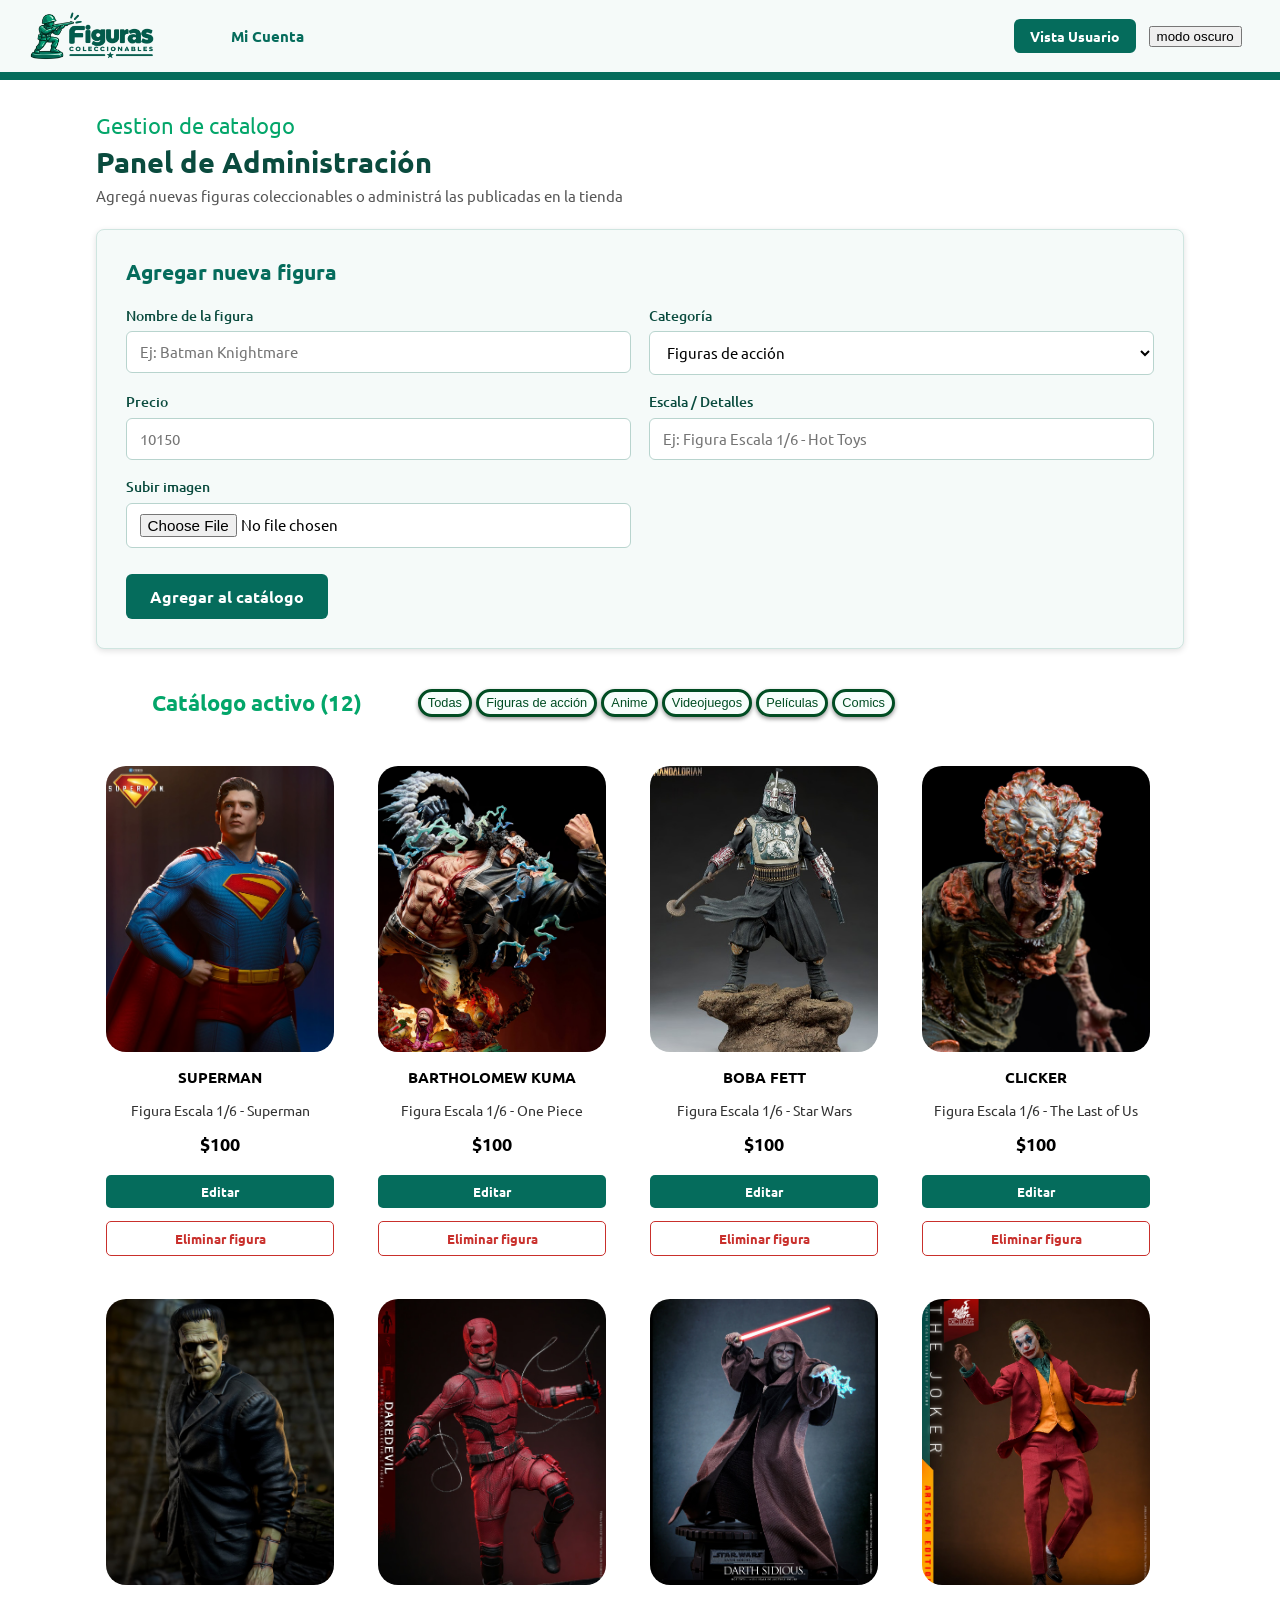
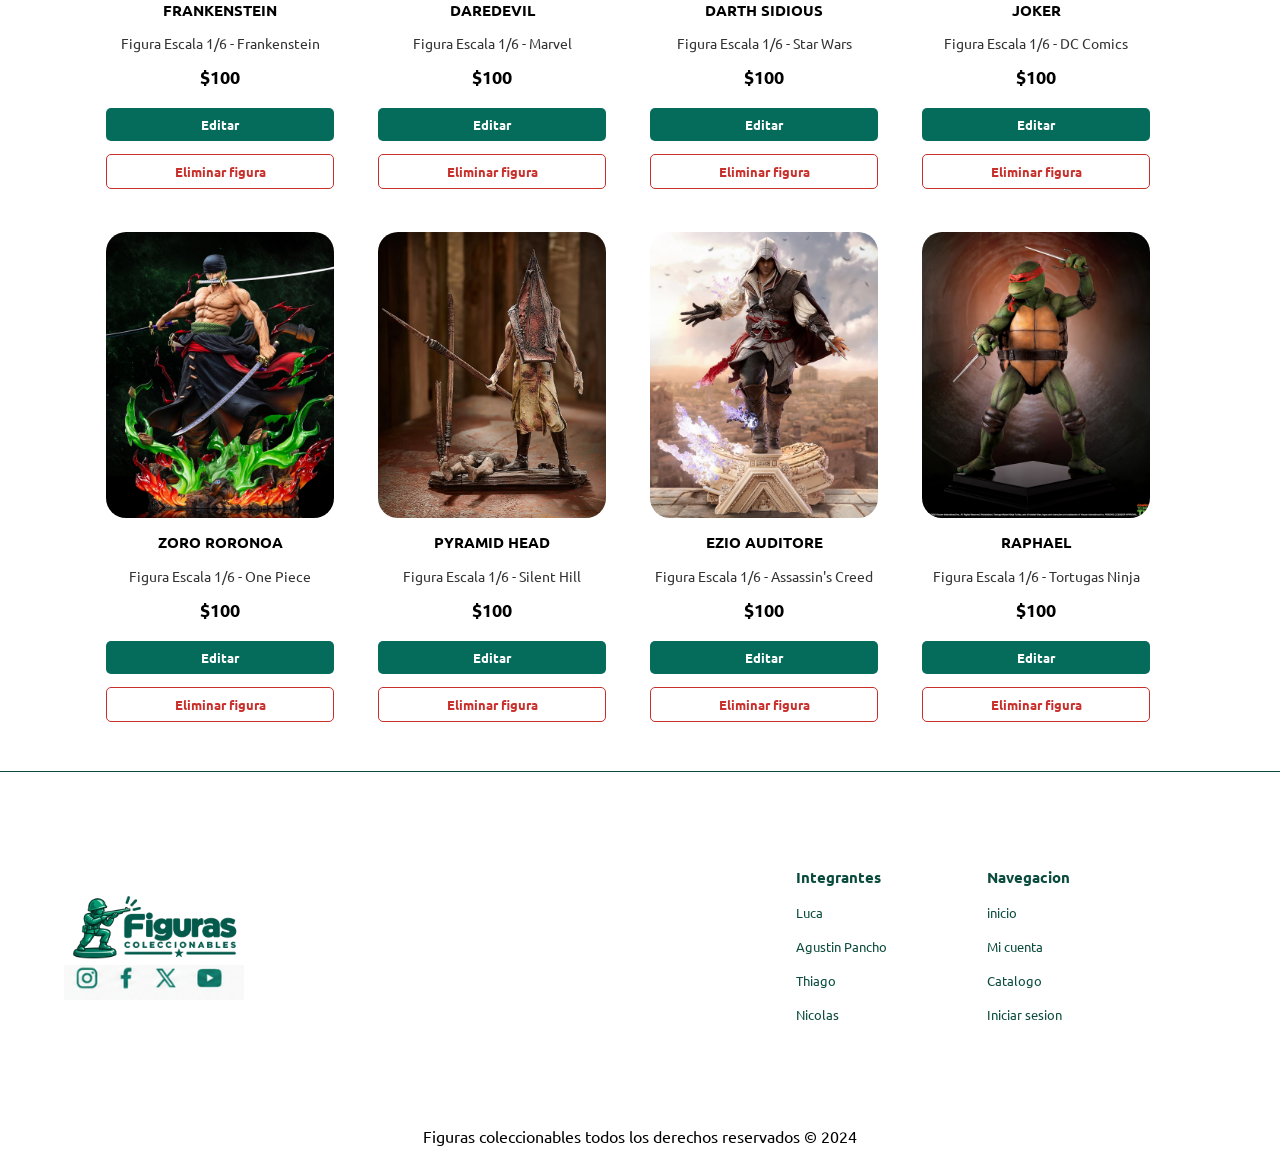
==== admin.html @ 2c992944 "se agrego vista admin y cambios en el main" ====
<!DOCTYPE html>
<html lang="en">
<head>
    <meta charset="UTF-8">
    <meta name="viewport" content="width=device-width, initial-scale=1.0">
    <title>Panel Administrador</title>
    <link rel="preconnect" href="https://fonts.googleapis.com">
    <link rel="preconnect" href="https://fonts.gstatic.com" crossorigin>
    <link href="https://fonts.googleapis.com/css2?family=Ubuntu:ital,wght@0,300;0,400;0,500;0,700;1,300;1,400;1,500;1,700&display=swap" rel="stylesheet">
    <link rel="stylesheet" href="css/main.css">
    <link rel="stylesheet" href="css/admin.css">
</head>
<body>
    <header id="cabecera" class="cabecera">

        <div class="logo">
            <a class="logo-link" href="main.html">
                <img class="log-imagen" src="imagenes/logoMain.png" alt="Logo">
            </a>
        </div>

        <div class="navegacion">
            <a href="miCuenta.html" class="enlace">
                <h6 class="sub-navegacion">Mi Cuenta</h6>
            </a>
        </div>

        <div class="favoritos-carrito">
            <button type="button" id="btn-cambiar-vista" class="btn-vista">Vista Usuario</button>   
            <button id="oscuro">modo oscuro</button>
        </div>
    </header>
    <div class="final-encabezado"></div>

    <main class="contenedor-admin">
        <section class="encabezado-panel">
            <div>
                <p class="texto-verde">Gestion de catalogo</p>
                <h1>Panel de Administración</h1>
                <p class="subtitulo-panel">Agregá nuevas figuras coleccionables o administrá las publicadas en la tienda</p>
            </div>
        </section>

        <section class="tarjeta-alta">
            <h2>Agregar nueva figura</h2>
            <form id="form-alta-producto" class="grid-formulario">
                <div class="campo-form">
                    <label for="prod-nombre">Nombre de la figura</label>
                    <input type="text" id="prod-nombre" placeholder="Ej: Batman Knightmare" required>
                </div>

                <div class="campo-form">
                    <label for="prod-categoria">Categoría</label>
                    <select id="prod-categoria" required>
                        <option value="Figuras de accion">Figuras de acción</option>
                        <option value="Anime">Anime</option>
                        <option value="Videojuegos">Videojuegos</option>
                        <option value="Películas">Películas</option>
                        <option value="Comics">Comics</option>
                    </select>
                </div>

                <div class="campo-form">
                    <label for="prod-precio">Precio</label>
                    <input type="number" id="prod-precio" min="1" step="any" placeholder="10150" required>
                </div>

                <div class="campo-form">
                    <label for="prod-detalle">Escala / Detalles</label>
                    <input type="text" id="prod-detalle" placeholder="Ej: Figura Escala 1/6 - Hot Toys" required>
                </div>

                <div class="campo-form">
                    <label for="prod-imagen-archivo">Subir imagen</label>
                    <input type="file" id="prod-imagen-archivo" accept="image/*">
                </div>

                <div class="acciones-form">
                    <button type="submit" class="btn-alta">Agregar al catálogo</button>
                    <span id="mensaje-alta" class="mensaje-feedback"></span>
                </div>
            </form>
        </section>

        <div class="categorias">
            <h2 class="texto-verde">Catálogo activo (<span id="contador-productos">0</span>)</h2>
            <div class="sub_categorias">
                <button type="button" class="boton-categoria activa" data-categoria="Todas">Todas</button>
                <button type="button" class="boton-categoria" data-categoria="Figuras de accion">Figuras de acción</button>
                <button type="button" class="boton-categoria" data-categoria="Anime">Anime</button>
                <button type="button" class="boton-categoria" data-categoria="Videojuegos">Videojuegos</button>
                <button type="button" class="boton-categoria" data-categoria="Películas">Películas</button>
                <button type="button" class="boton-categoria" data-categoria="Comics">Comics</button>
            </div>
        </div>

        <div id="Colecciones" class="productos"></div>
    </main>

    <footer id="Footer" class="footer">
        <div class="footer-logo">
            <img class="redes_sociales" src="imagenes/logoMain.png" alt="Logo">
            <img class="logo-footer" src="imagenes/logos.png" alt="Logo">
        </div>


        <div class="footer-contenido">
            <div class="texto_del_footer">
                <h3>Integrantes</h3>
                <br>
                <p>Luca</p>
                <br>
                <p>Agustin Pancho</p>
                <br>
                <p>Thiago</p>
                <br>
                <p>Nicolas</p>
            </div>

            <div class="texto_del_footer">
                <h3>Navegacion</h3>
                <br>
                <p>inicio</p>
                <br>
                <p>Mi cuenta</p>
                <br>
                <p>Catalogo</p>
                <br>
                <p>Iniciar sesion</p>
            </div>

        </div>

    </footer>
    <div class="Derechos">
        <p>Figuras coleccionables todos los derechos reservados &copy; 2024</p>
    </div>
    
    <script src="js/datos.js"></script>
    <script src="js/admin.js"></script>
</body>

</html>
---- css/main.css ----
* {
    margin: 0px;

}

body {
    font-family: Ubuntu, Helvetica, sans-serif;
    
}
/*background: hsl(165, 36%, 96%);*/

/*Header*/
.cabecera {
    background-color: #f5faf9;
    display: flex;
    align-items: center;
    justify-content: space-between;
    box-shadow: 0 2px 4px rgba(0, 0, 0, 0.1);
    height: 8vh;

}

.cabecera .font {
    color: #f5faf9;
    font-size: 1.5vw;
    font-weight: bold;
}

.logo {
    display: flex;
    justify-content: flex-start;
}

.log-imagen {
    width: auto;
    height: 3.5rem;
    max-height: 100%;
    object-fit: contain;
    display: block;
    padding-left: 1.5rem;

}

.navegacion {
    display: flex;
    justify-content: space-between;
    align-items: center;
    gap: 1rem;
    padding-right: 0px;
    height: 10vh;
    width: 20vw;
}

.enlace {
    text-decoration: none;
    color: inherit;
}

.sub-navegacion {
    font-size: 1.2vw;
    color: #056C5C;
    cursor: pointer;
}

.sub-navegacion:hover {
    color: #03A66A;
    border-bottom: 2px solid #03A66A;
}

.buscador {
    position: relative;
    display: flex;
    align-items: center;
    width: 100%;
    max-width: 27rem;
}

.buscador-input {
    width: 100%;
    padding: 0.6rem 2.5rem 0.6rem 0.5rem;
    font-size: 0.9rem;
    border-radius: 15px;
    border: 1px solid #ccc;
    outline: none;
    background-color: #ffffff;
}

.buscador-boton {
    position: absolute;
    right: 0.8rem;
    top: 50%;
    transform: translateY(-50%);
    background-color: transparent;
    border: none;
    padding: 0;
    cursor: pointer;
    display: flex;
    align-items: center;
    justify-content: center;
}

.buscador-icono {
    width: 1.5rem;
    height: 1.5rem;
    stroke: #014d23;
}

.favoritos-carrito {
    display: flex;
    justify-content: space-between;
    align-items: center;
    gap: 1rem;
    padding-right: 0px;
    padding-right: 3vw;
    height: 100%;
}

.carrito-imagen {
    margin-bottom: 5px;
    height: 3vh;
    width: 2vw;
    cursor: pointer;
}

.carrito-imagen:hover {
    transform: scale(1.1);
    transition: transform 0.3s ease;
}


.favoritos {
    width: 2vw;
    height: 2.8vh;
    cursor: pointer;
}

.favoritos:hover {
    transform: scale(1.1);
    transition: transform 0.3s ease;
}

.btn-vista {
    background-color: #056C5C;
    color: #ffffff;
    border: none;
    border-radius: 6px;
    padding: 0.5rem 1rem;
    font-family: inherit;
    font-size: 0.9rem;
    font-weight: bold;
    white-space: nowrap;
    cursor: pointer;
}

.btn-vista:hover {
    background-color: #045a4b;
}

.oculto {
    display: none;
}

/*---------------Modo oscuro-----------------*/
.oscuroHeader{
    background-color: #000000;
}

.oscuroBody{
    background-color: #121212;
}



/*-------------------------------------Header---------------------------------------*/
/*-------------------------------------BANER----------------------------------------*/


.banner {
    width: 100%;
    height: auto;
    object-fit: cover;
    max-height: 100%;
    max-width: 100%;
    position: relative;

}

.texto-banner {
    color: #f5faf9;
    position: absolute;
    font-size: 2cqw;
    top: 18%;
    left: 10%;
}

.texto-banner h2 {

    margin-bottom: 1rem;
}

.texto-verde {

    font-size: 1.7vw;
    color: #03A66A;
}

.texto-blanco {
    color: #f5faf9;
    font-size: 1.5vw;
}





/*-------------------------------------BANER----------------------------------------*/

.categorias {
    display: flex;
    flex-direction: row;
    flex-wrap: nowrap;
    align-content: center;
    justify-content: space-evenly;
    align-items: center;
    margin-top: 2%;
}

.sub_categorias {
    width: 55.5vw;
}

.boton-categoria {
    background-color: #f7fefc;
    color: #014d23;
    border: none;
    border-radius: 15px;
    padding: 0.5% 1%;
    font-size: 1vw;
    cursor: pointer;
    border-style: solid;
    box-shadow: 0 2px 4px rgb(0 0 0 / 42%);
}


/*-------------------------------Parte de las figuras--------------------------------*/
.colecciones {
    display: flex;
    flex-wrap: wrap;
    justify-content: flex-start;
    gap: 1.5rem;
    max-width: 90rem;
    width: 85vw;
    margin: 2.5rem auto 5%;
}

.cajas {
    flex: 0 1 calc(25% - 1.5rem);
    box-sizing: border-box;
    display: flex;
    flex-direction: column;
    align-items: center;
    text-align: center;
    padding: 0.6rem;
    gap: 0.6rem;
}

.cajas a {
    position: relative;
    display: block;
    width: 100%;
}

.figura {
    display: block;
    width: 100%;
    height: auto;
    border-radius: 1.25rem;
}

.figura-corazon {
    position: absolute;
    top: 0.6rem;
    left: 0.6rem;
    width: 2rem;
}

.descripcion {
    display: flex;
    flex-direction: column;
    align-items: center;
    gap: 0.6rem;
    margin-top: 0.3rem;
    width: 100%;
    text-align: center;
    text-transform: uppercase;
    font-weight: bold;
    font-size: 0.95rem;
    color: inherit;
}

.detalle-item {
    margin: 0.3rem 0 0 0;
    text-transform: none;
    font-weight: normal;
    color: #333333;
    font-size: 0.9rem;
}

.precio {
    margin: 0.2rem 0;
    text-transform: none;
    font-weight: bold;
    color: #000000;
    font-size: 1.15rem;
}

/*---------------Modo oscuro-----------------*/

.coleccionesOscuro{
    background-color: #f20707;
}


/*footer*/

.footer {
    display: flex;
    justify-content: end;


    border-top: 1px solid #0A4B3E;
    justify-content: space-between;
    align-items: center;
    padding: 2rem 5vw;
}

.footer-contenido {
    display: flex;
    margin-right: 10vw;
    margin-bottom: 5vh;
    margin-top: 5vh;
    gap: 5vw;
}

.texto_del_footer {
    color: #0A4B3E;
    font-size: 1vw;
    margin: 2vh
}

.redes_sociales {
    width: 180px;
    height: auto;


}

.footer-logo {
    display: flex;
    flex-direction: column;
    align-items: center;
    justify-content: center;
    flex-shrink: 0;
}

.logo-footer {
    width: 180px;
    height: auto;
    object-fit: contain;
}


.Derechos {
    display: flex;
    justify-content: center;
    align-items: center;
    height: 4vh;
}

.cajas.oculto {
    display: none;
}

.btn-vista {
    background-color: #056C5C;
    color: #ffffff;
    border: none;
    border-radius: 6px;
    padding: 0.5rem 1rem;
    font-family: inherit;
    font-size: 0.9rem;
    font-weight: bold;
    white-space: nowrap;
    cursor: pointer;
}

.btn-vista:hover {
    background-color: #045a4b;
}

/*-----------------Estilo de tablet------------------*/
@media (width <=768px) {
    body {
        background-color: rgb(246, 252, 253);
    }

    .log-imagen {
        width: 21vw;
        height: 10vh;
    }

    .navegacion {
        width: 27vw;
    }

    .sub-navegacion {
        font-size: 2.1vw;
    }

    .favoritos {
        width: 4vw;
    }

    .carrito-imagen {
        height: 3vh;
        width: 4vw;
        cursor: pointer;
    }

    .boton-categoria {
        font-size: 2.5vw;
    }

    .texto-verde {
        font-size: 3.5vw;
    }

    .colecciones {
        width: 90vw;
    }

    .cajas {
        width: 40vw;
    }

    .descripcion {
        font-size: 5vw;
    }

    .precio {
        font-size: 5vw;
    }

    .texto_del_footer {
        font-size: 2.1vw;
    }

    .footer {
        flex-wrap: wrap
    }

    .logo-footer {
        width: 23vw;
    }

    .btn-text {
        font-size: 2.1vw;
    }

    .carrito-boton {
        width: 10%;
    }

    .figura-corazon {
        position: absolute;
        top: 0;
        left: 0;
        width: 5vw;
    }

    .colecciones {
    width: 90vw;
    justify-content: center;
    }

    .cajas {
        flex: 0 1 calc(50% - 1.5rem);
    }

    .descripcion {
        font-size: 0.95rem;
    }

    .precio {
        font-size: 1.15rem;
    }

    .figura-corazon {
        width: 2rem;
    }
}

/*-----------------Estilo de tablet------------------*/
/*-----------------Estilo de celular-----------------*/

@media (width <=391px) {

    .texto-banner {
        position: absolute;
        top: 12%;
        left: 2%;
    }

    .sub-navegacion {
        font-size: 0vw;
    }

    .log-imagen {
        width: 43vw;
        height: 10vh;
    }

    .carrito-imagen {
        height: 0vh;
        width: 0vw;
    }

    .favoritos {
        width: 0vw;
    }


    .colecciones {
        width: 90vw;
        gap: 1vh;
    }

    .cajas {
        width: 41vw;
    }

    .descripcion {
        font-size: 8vw;
    }

    .precio {
        font-size: 8vw;
    }

    .agregar-al-carrito button {
        height: 2.5vh;
        width: 60%;
        justify-content: flex-start
    }

    .footer-logo {
        margin-right: 0vw;
    }

    .logo-footer {
        width: 40vw;
    }

    .redes_sociales {
        width: 40vw;
        height: 10vh;
    }

    .colecciones {
    width: 90vw;
    flex-direction: column;
    align-items: center;
    }

    .cajas {
        width: 100%;
        max-width: 22rem;
    }

    .descripcion {
        font-size: 0.95rem;
    }

    .precio {
        font-size: 1.15rem;
    }
}





/*---------------------Estilo de celular-----------------*/
---- css/admin.css ----
.navegacion {
    margin-right: auto;
    margin-left: 4.5rem;
}
.final-encabezado {
    background-color: #056C5C;
    width: 100%;
    height: 8px;
}

.contenedor-admin {
    max-width: 85vw;
    margin: 2rem auto;
}

.encabezado-panel {
    margin-bottom: 1.5rem;
}

.encabezado-panel h1 {
    color: #0A4B3E;
    font-size: 1.8rem;
    margin: 0.3rem 0;
}

.subtitulo-panel {
    color: #555555;
    font-size: 0.95rem;
}

.tarjeta-alta {
    background-color: #f5faf9;
    border: 1px solid #cfe5e0;
    border-radius: 8px;
    padding: 1.8rem;
    box-shadow: 0 2px 6px rgba(0, 0, 0, 0.12);
    margin-bottom: 2.5rem;
}

.tarjeta-alta h2 {
    color: #056C5C;
    margin-bottom: 1.2rem;
    font-size: 1.3rem;
}

.grid-formulario {
    display: grid;
    grid-template-columns: repeat(2, 1fr);
    gap: 1.1rem;
}

.campo-form {
    display: flex;
    flex-direction: column;
    gap: 0.4rem;
}

.campo-form label {
    font-size: 0.9rem;
    font-weight: 500;
    color: #0A4B3E;
}

.campo-form input,
.campo-form select {
    padding: 0.65rem 0.8rem;
    border: 1px solid #b8d4ce;
    border-radius: 6px;
    font-family: inherit;
    font-size: 0.95rem;
    background-color: #ffffff;
}

.campo-form input:focus,
.campo-form select:focus {
    outline: none;
    border-color: #03A66A;
}

.acciones-form {
    grid-column: 1 / -1;
    display: flex;
    align-items: center;
    gap: 1rem;
    margin-top: 0.5rem;
}

.btn-alta {
    background-color: #056C5C;
    color: #ffffff;
    border: none;
    border-radius: 6px;
    padding: 0.75rem 1.5rem;
    font-family: inherit;
    font-size: 1rem;
    font-weight: bold;
    cursor: pointer;
}

.btn-alta:hover {
    background-color: #045a4b;
}

.mensaje-feedback {
    color: #03A66A;
    font-weight: bold;
    font-size: 0.95rem;
}

.productos {
    display: flex;
    flex-wrap: wrap;
    justify-content: flex-start;
    gap: 1.5rem;
    max-width: 90rem;
    margin: 2.5rem auto;
}

.tarjetas {
    flex: 0 1 calc(25% - 1.5rem);
    box-sizing: border-box;
    display: flex;
    flex-direction: column;
    align-items: center;
    text-align: center;
    padding: 0.6rem;
    gap: 0.6rem;
}

.tarjetas img {
    width: 100%;
    height: auto;
    border-radius: 1.25rem;
}

.titulo-figura {
    margin: 0.3rem 0;
    text-transform: uppercase;
    font-size: 0.95rem;
}

.tarjetas p {
    margin: 0;
    color: #333333;
    font-size: 0.9rem;
}

.tarjetas h3 {
    margin: 0.2rem 0;
    font-size: 1.15rem;
    font-weight: bold;
}

.btn-editar-item {
    margin-top: 0.4rem;
    width: 100%;
    padding: 0.5rem;
    background-color: #056C5C;
    color: #ffffff;
    border: none;
    border-radius: 5px;
    font-family: inherit;
    font-weight: bold;
    cursor: pointer;
}

.btn-editar-item:hover {
    background-color: #045a4b;
}

.btn-eliminar-item {
    margin-top: 0.2rem;
    width: 100%;
    padding: 0.5rem;
    background-color: #ffffff;
    color: #c9302c;
    border: 1px solid #c9302c;
    border-radius: 5px;
    font-family: inherit;
    font-weight: bold;
    cursor: pointer;
}

.btn-eliminar-item:hover {
    background-color: #c9302c;
    color: #ffffff;
}

.favoritos-carrito {
    display: flex;
    align-items: center;
    gap: 0.8rem;
}

.btn-vista {
    background-color: #056C5C;
    color: #ffffff;
    border: none;
    border-radius: 6px;
    padding: 0.5rem 1rem;
    font-family: inherit;
    font-size: 0.9rem;
    font-weight: bold;
    cursor: pointer;
}

.btn-vista:hover {
    background-color: #045a4b;
}

@media (max-width: 768px) {
    .productos {
        flex-direction: column;
        align-items: center;
    }

    .tarjetas {
        width: 100%;
        max-width: 22rem;
    }
}
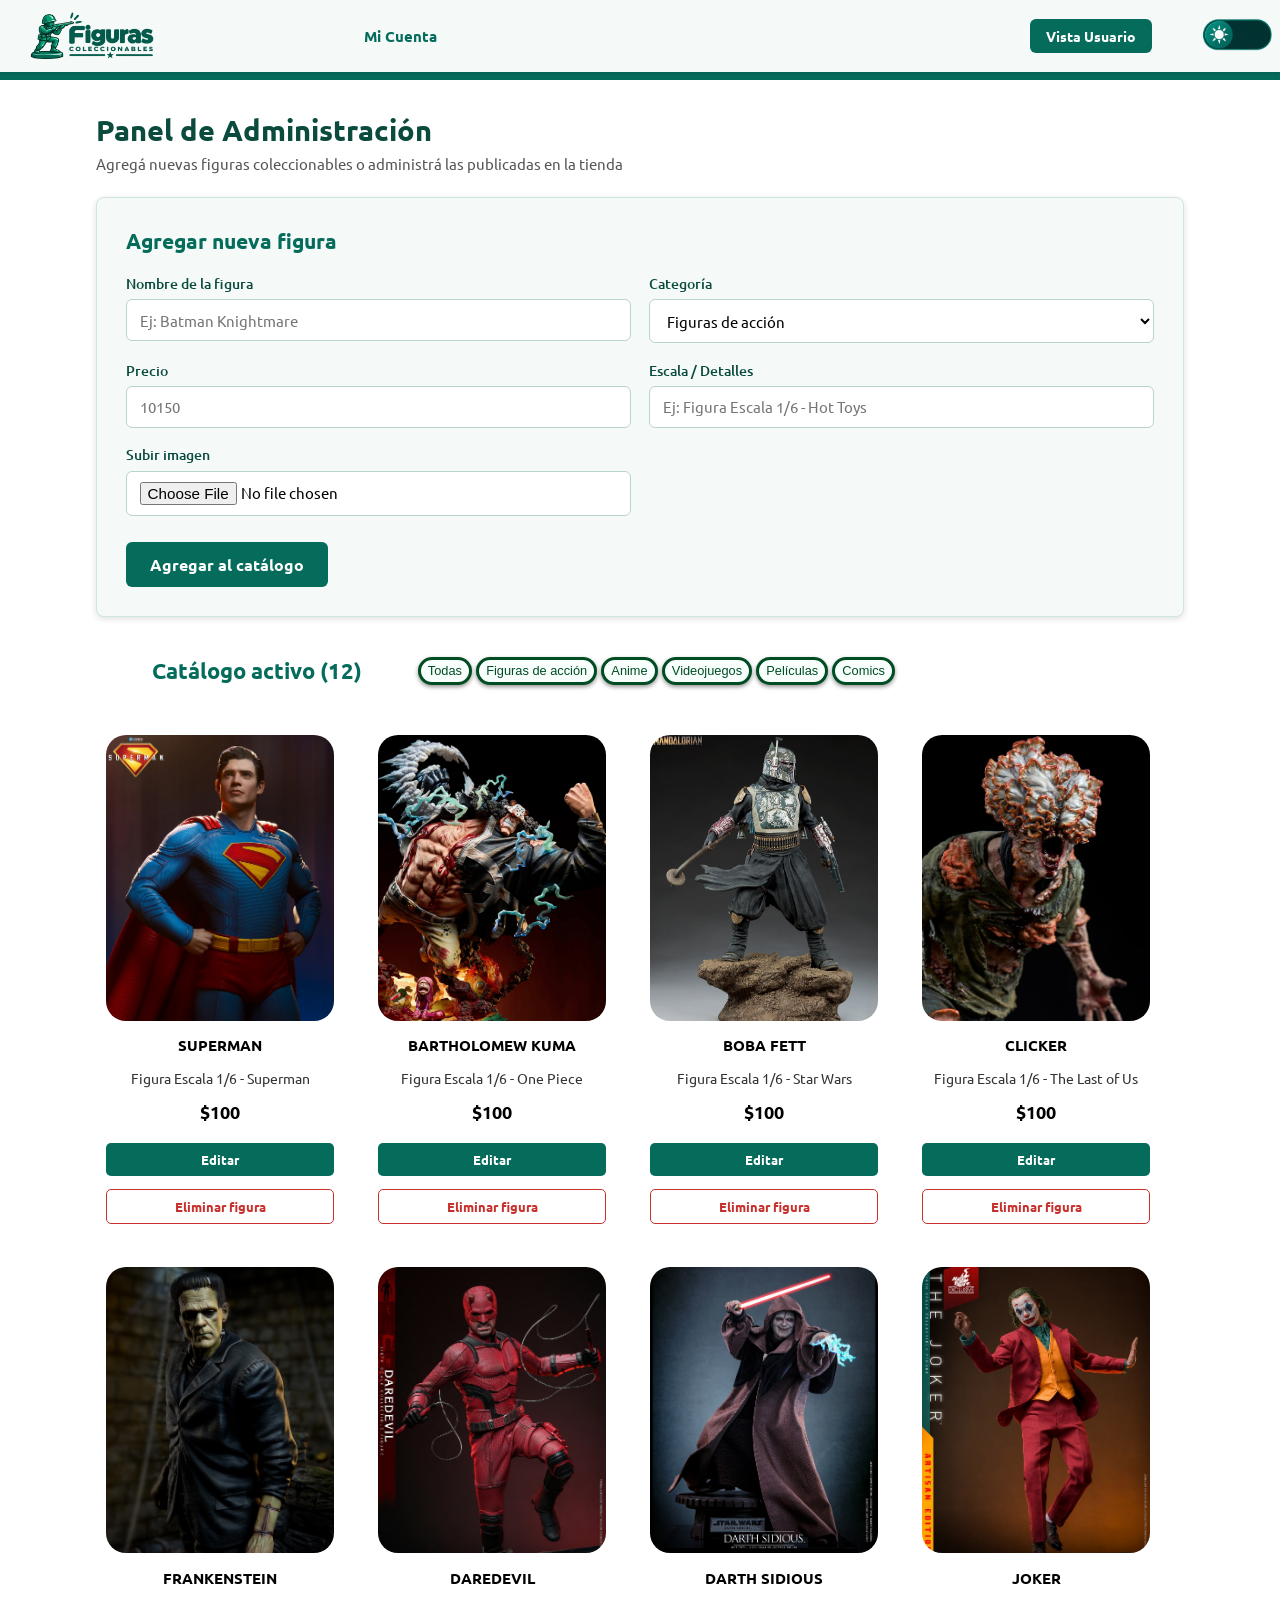
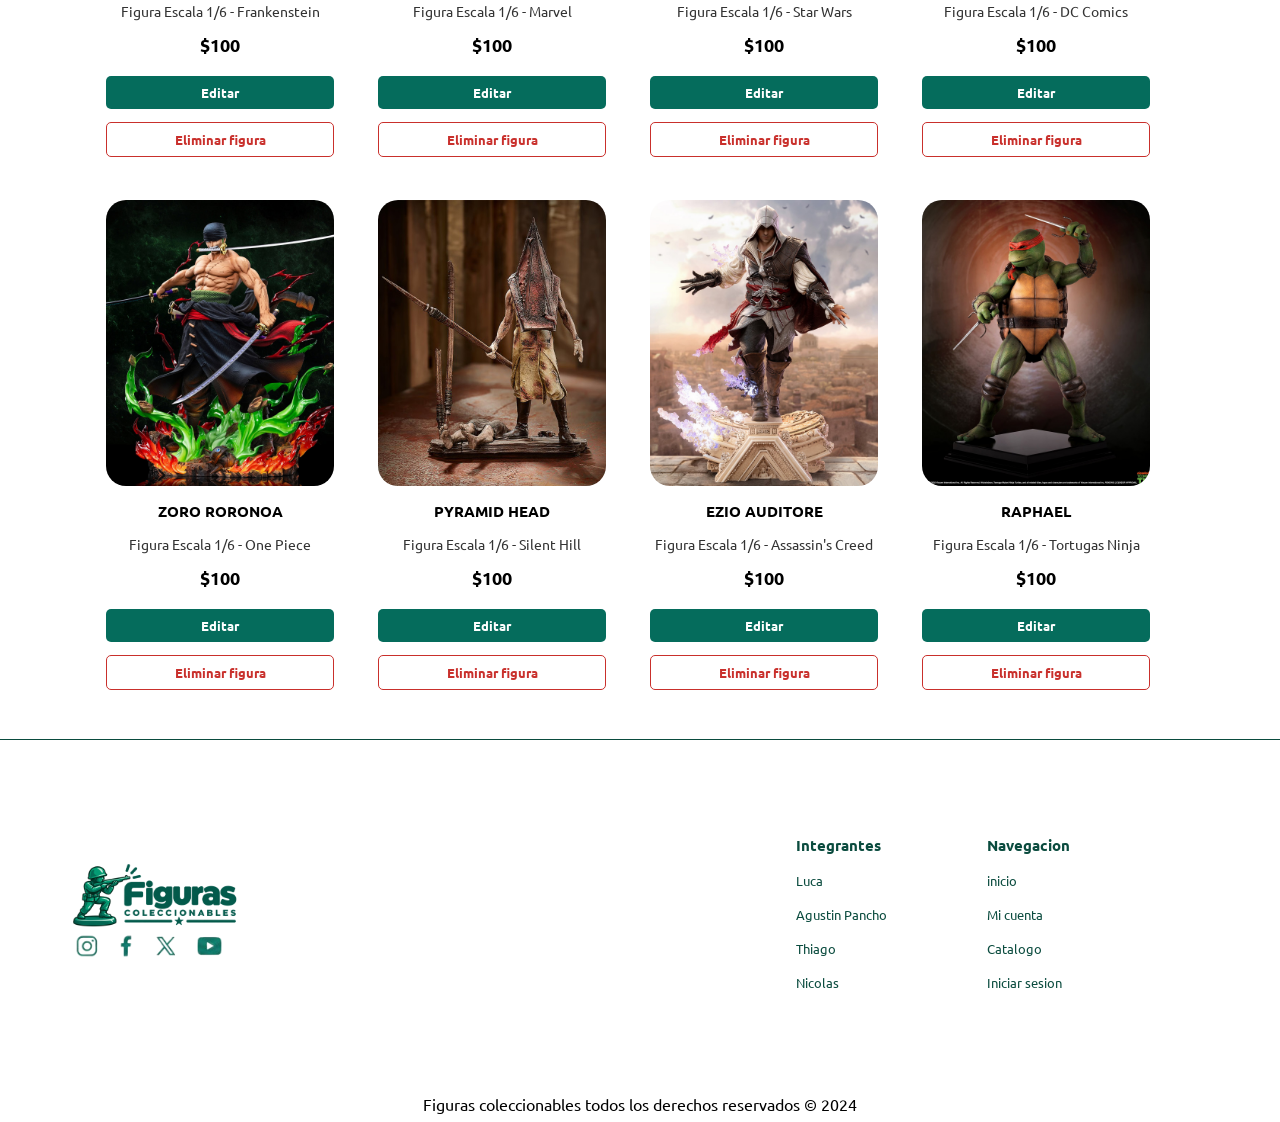
==== commit 15d323aa: "funcion favoritos y vista de tarjetas" ====
--- a/admin.html
+++ b/admin.html
@@ -27,7 +27,9 @@
 
         <div class="favoritos-carrito">
             <button type="button" id="btn-cambiar-vista" class="btn-vista">Vista Usuario</button>   
-            <button id="oscuro">modo oscuro</button>
+            <button class="modo-oscuro-boton" id="oscuro">
+                <img src="imagenes/modo-dia.png" alt="modo" class="imagen-modo">
+            </button>
         </div>
     </header>
     <div class="final-encabezado"></div>
@@ -35,7 +37,6 @@
     <main class="contenedor-admin">
         <section class="encabezado-panel">
             <div>
-                <p class="texto-verde">Gestion de catalogo</p>
                 <h1>Panel de Administración</h1>
                 <p class="subtitulo-panel">Agregá nuevas figuras coleccionables o administrá las publicadas en la tienda</p>
             </div>
@@ -135,9 +136,9 @@
     <div class="Derechos">
         <p>Figuras coleccionables todos los derechos reservados &copy; 2024</p>
     </div>
-    
     <script src="js/datos.js"></script>
     <script src="js/admin.js"></script>
+    
 </body>
 
 </html>
--- a/css/main.css
+++ b/css/main.css
@@ -14,10 +14,10 @@
     background-color: #f5faf9;
     display: flex;
     align-items: center;
-    justify-content: space-between;
+    justify-content: flex-start;
     box-shadow: 0 2px 4px rgba(0, 0, 0, 0.1);
     height: 8vh;
-
+    position: relative; 
 }
 
 .cabecera .font {
@@ -46,7 +46,7 @@
     justify-content: space-between;
     align-items: center;
     gap: 1rem;
-    padding-right: 0px;
+    padding-left:70px;
     height: 10vh;
     width: 20vw;
 }
@@ -54,6 +54,8 @@
 .enlace {
     text-decoration: none;
     color: inherit;
+    width: 200px;
+    text-align: center;
 }
 
 .sub-navegacion {
@@ -73,6 +75,7 @@
     align-items: center;
     width: 100%;
     max-width: 27rem;
+    padding-left: 13%;
 }
 
 .buscador-input {
@@ -107,12 +110,9 @@
 
 .favoritos-carrito {
     display: flex;
-    justify-content: space-between;
-    align-items: center;
-    gap: 1rem;
-    padding-right: 0px;
-    padding-right: 3vw;
+    align-items: center;
     height: 100%;
+    margin-left: 20%;
 }
 
 .carrito-imagen {
@@ -137,6 +137,322 @@
 .favoritos:hover {
     transform: scale(1.1);
     transition: transform 0.3s ease;
+}
+
+.modo-oscuro-boton{
+    margin-left: 30px ;
+    width: 85px;
+    background:none;
+    border: none;
+}
+.imagen-modo{
+    width: 100%;
+}
+
+.oculto { 
+    display: none; 
+}
+
+
+
+
+
+/*-------------------------------------Header---------------------------------------*/
+/*-------------------------------------BANER----------------------------------------*/
+
+
+.banner {
+    width: 100%;
+    height: auto;
+    object-fit: cover;
+    max-height: 100%;
+    max-width: 100%;
+    position: relative;
+
+}
+
+.texto-banner {
+    color: #f5faf9;
+    position: absolute;
+    font-size: 2cqw;
+    top: 18%;
+    left: 10%;
+}
+
+.texto-banner h2 {
+
+    margin-bottom: 1rem;
+}
+
+.texto-verde {
+
+    font-size: 1.7vw;
+    color: #056C5C;
+}
+
+.texto-blanco {
+    color: #f5faf9;
+    font-size: 1.5vw;
+}
+
+
+
+
+
+/*-------------------------------------BANER----------------------------------------*/
+
+.categorias {
+    display: flex;
+    flex-direction: row;
+    flex-wrap: nowrap;
+    align-content: center;
+    justify-content: space-evenly;
+    align-items: center;
+    margin-top: 2%;
+}
+
+.sub_categorias {
+    width: 55.5vw;
+}
+
+.boton-categoria {
+    background-color: #f7fefc;
+    color: #014d23;
+    border: none;
+    border-radius: 15px;
+    padding: 0.5% 1%;
+    font-size: 1vw;
+    cursor: pointer;
+    border-style: solid;
+    box-shadow: 0 2px 4px rgb(0 0 0 / 42%);
+}
+
+/* Controles Vista Tarjetas / Lista */
+.controles-vista {
+    display: flex;
+    justify-content: flex-end;
+    gap: 0.6rem;
+    max-width: 90rem;
+    width: 85vw;
+    margin: 1.5rem auto 0;
+}
+
+.btn-tipo-vista {
+    background-color: #f7fefc;
+    color: #056C5C;
+    border: 1px solid #056C5C;
+    border-radius: 8px;
+    padding: 0.45rem 0.95rem;
+    font-family: inherit;
+    font-size: 0.9rem;
+    font-weight: bold;
+    cursor: pointer;
+}
+
+.btn-tipo-vista.activa {
+    background-color: #056C5C;
+    color: #ffffff;
+}
+
+/* Vista Lista en el catalogo */
+.colecciones.vista-lista {
+    flex-direction: column;
+    align-items: center;
+    max-width: 40rem;
+    padding: 1.5rem;
+}
+
+.colecciones.vista-lista .cajas {
+    flex: 1 1 auto;
+    width: 100%;
+    flex-direction: row;
+    justify-content: flex-start;
+    align-items: center;
+    text-align: left;
+    border: 1px solid #cde4de;
+    border-radius: 12px;
+    padding: 0.9rem 1.2rem;
+}
+
+.colecciones.vista-lista .cajas a {
+    width: 150px;
+    flex-shrink: 0;
+}
+
+.colecciones.vista-lista .descripcion {
+    align-items: flex-start;
+    padding-left: 1.5rem;
+}
+
+/* Corazon Favorito */
+.figura-corazon {
+    position: absolute;
+    top: 0.6rem;
+    left: 0.6rem;
+    width: 2rem;
+    height: 2rem;
+    cursor: pointer;
+    opacity: 1;
+    transition: transform 0.2s ease;
+}
+
+.figura-corazon:hover {
+    transform: scale(1.1);
+}
+
+.figura-corazon.favorito-activo path {
+    fill: #056C5C;
+}
+
+/* Modo oscuro para controles y lista */
+body.body-oscuro .btn-tipo-vista {
+    background-color: #1e1e1e;
+    color: #4fd1b5;
+    border-color: #4fd1b5;
+}
+
+body.body-oscuro .btn-tipo-vista.activa {
+    background-color: #056C5C;
+    color: #ffffff;
+    border-color: #056C5C;
+}
+
+body.body-oscuro .colecciones.vista-lista .cajas {
+    border-color: #2d423e;
+}
+/*-------------------------------Parte de las figuras--------------------------------*/
+.colecciones {
+    display: flex;
+    flex-wrap: wrap;
+    justify-content: flex-start;
+    gap: 1.5rem;
+    max-width: 90rem;
+    width: 85vw;
+    margin: 2.5rem auto 5%;
+    padding: 40px 0 20px 40px;
+}
+
+.cajas {
+    flex: 0 1 calc(25% - 1.5rem);
+    box-sizing: border-box;
+    display: flex;
+    flex-direction: column;
+    align-items: center;
+    text-align: center;
+    padding: 0.6rem;
+    gap: 0.6rem;
+}
+
+.cajas a {
+    position: relative;
+    display: block;
+    width: 100%;
+}
+
+.figura {
+    display: block;
+    width: 100%;
+    height: auto;
+    border-radius: 1.25rem;
+}
+
+.figura-corazon {
+    position: absolute;
+    top: 0.6rem;
+    left: 0.6rem;
+    width: 2rem;
+}
+
+.descripcion {
+    display: flex;
+    flex-direction: column;
+    align-items: center;
+    gap: 0.6rem;
+    margin-top: 0.3rem;
+    width: 100%;
+    text-align: center;
+    text-transform: uppercase;
+    font-weight: bold;
+    font-size: 0.95rem;
+    color: inherit;
+}
+
+.detalle-item {
+    margin: 0.3rem 0 0 0;
+    text-transform: none;
+    font-weight: normal;
+    color: #333333;
+    font-size: 0.9rem;
+}
+
+.precio {
+    margin: 0.2rem 0;
+    text-transform: none;
+    font-weight: bold;
+    color: #000000;
+    font-size: 1.15rem;
+}
+
+
+
+/*footer*/
+
+.footer {
+    display: flex;
+    justify-content: end;
+
+
+    border-top: 1px solid #0A4B3E;
+    justify-content: space-between;
+    align-items: center;
+    padding: 2rem 5vw;
+}
+
+.footer-contenido {
+    display: flex;
+    margin-right: 10vw;
+    margin-bottom: 5vh;
+    margin-top: 5vh;
+    gap: 5vw;
+}
+
+.texto_del_footer {
+    color: #0A4B3E;
+    font-size: 1vw;
+    margin: 2vh
+}
+
+.redes_sociales {
+    width: 180px;
+    height: auto;
+
+
+}
+
+.footer-logo {
+    display: flex;
+    flex-direction: column;
+    align-items: center;
+    justify-content: center;
+    flex-shrink: 0;
+}
+
+.logo-footer {
+    width: 180px;
+    height: auto;
+    object-fit: contain;
+}
+
+
+.Derechos {
+    display: flex;
+    justify-content: center;
+    align-items: center;
+    height: 4vh;
+}
+
+.cajas.oculto {
+    display: none;
 }
 
 .btn-vista {
@@ -156,248 +472,6 @@
     background-color: #045a4b;
 }
 
-.oculto {
-    display: none;
-}
-
-/*---------------Modo oscuro-----------------*/
-.oscuroHeader{
-    background-color: #000000;
-}
-
-.oscuroBody{
-    background-color: #121212;
-}
-
-
-
-/*-------------------------------------Header---------------------------------------*/
-/*-------------------------------------BANER----------------------------------------*/
-
-
-.banner {
-    width: 100%;
-    height: auto;
-    object-fit: cover;
-    max-height: 100%;
-    max-width: 100%;
-    position: relative;
-
-}
-
-.texto-banner {
-    color: #f5faf9;
-    position: absolute;
-    font-size: 2cqw;
-    top: 18%;
-    left: 10%;
-}
-
-.texto-banner h2 {
-
-    margin-bottom: 1rem;
-}
-
-.texto-verde {
-
-    font-size: 1.7vw;
-    color: #03A66A;
-}
-
-.texto-blanco {
-    color: #f5faf9;
-    font-size: 1.5vw;
-}
-
-
-
-
-
-/*-------------------------------------BANER----------------------------------------*/
-
-.categorias {
-    display: flex;
-    flex-direction: row;
-    flex-wrap: nowrap;
-    align-content: center;
-    justify-content: space-evenly;
-    align-items: center;
-    margin-top: 2%;
-}
-
-.sub_categorias {
-    width: 55.5vw;
-}
-
-.boton-categoria {
-    background-color: #f7fefc;
-    color: #014d23;
-    border: none;
-    border-radius: 15px;
-    padding: 0.5% 1%;
-    font-size: 1vw;
-    cursor: pointer;
-    border-style: solid;
-    box-shadow: 0 2px 4px rgb(0 0 0 / 42%);
-}
-
-
-/*-------------------------------Parte de las figuras--------------------------------*/
-.colecciones {
-    display: flex;
-    flex-wrap: wrap;
-    justify-content: flex-start;
-    gap: 1.5rem;
-    max-width: 90rem;
-    width: 85vw;
-    margin: 2.5rem auto 5%;
-}
-
-.cajas {
-    flex: 0 1 calc(25% - 1.5rem);
-    box-sizing: border-box;
-    display: flex;
-    flex-direction: column;
-    align-items: center;
-    text-align: center;
-    padding: 0.6rem;
-    gap: 0.6rem;
-}
-
-.cajas a {
-    position: relative;
-    display: block;
-    width: 100%;
-}
-
-.figura {
-    display: block;
-    width: 100%;
-    height: auto;
-    border-radius: 1.25rem;
-}
-
-.figura-corazon {
-    position: absolute;
-    top: 0.6rem;
-    left: 0.6rem;
-    width: 2rem;
-}
-
-.descripcion {
-    display: flex;
-    flex-direction: column;
-    align-items: center;
-    gap: 0.6rem;
-    margin-top: 0.3rem;
-    width: 100%;
-    text-align: center;
-    text-transform: uppercase;
-    font-weight: bold;
-    font-size: 0.95rem;
-    color: inherit;
-}
-
-.detalle-item {
-    margin: 0.3rem 0 0 0;
-    text-transform: none;
-    font-weight: normal;
-    color: #333333;
-    font-size: 0.9rem;
-}
-
-.precio {
-    margin: 0.2rem 0;
-    text-transform: none;
-    font-weight: bold;
-    color: #000000;
-    font-size: 1.15rem;
-}
-
-/*---------------Modo oscuro-----------------*/
-
-.coleccionesOscuro{
-    background-color: #f20707;
-}
-
-
-/*footer*/
-
-.footer {
-    display: flex;
-    justify-content: end;
-
-
-    border-top: 1px solid #0A4B3E;
-    justify-content: space-between;
-    align-items: center;
-    padding: 2rem 5vw;
-}
-
-.footer-contenido {
-    display: flex;
-    margin-right: 10vw;
-    margin-bottom: 5vh;
-    margin-top: 5vh;
-    gap: 5vw;
-}
-
-.texto_del_footer {
-    color: #0A4B3E;
-    font-size: 1vw;
-    margin: 2vh
-}
-
-.redes_sociales {
-    width: 180px;
-    height: auto;
-
-
-}
-
-.footer-logo {
-    display: flex;
-    flex-direction: column;
-    align-items: center;
-    justify-content: center;
-    flex-shrink: 0;
-}
-
-.logo-footer {
-    width: 180px;
-    height: auto;
-    object-fit: contain;
-}
-
-
-.Derechos {
-    display: flex;
-    justify-content: center;
-    align-items: center;
-    height: 4vh;
-}
-
-.cajas.oculto {
-    display: none;
-}
-
-.btn-vista {
-    background-color: #056C5C;
-    color: #ffffff;
-    border: none;
-    border-radius: 6px;
-    padding: 0.5rem 1rem;
-    font-family: inherit;
-    font-size: 0.9rem;
-    font-weight: bold;
-    white-space: nowrap;
-    cursor: pointer;
-}
-
-.btn-vista:hover {
-    background-color: #045a4b;
-}
-
 /*-----------------Estilo de tablet------------------*/
 @media (width <=768px) {
     body {
@@ -590,4 +664,75 @@
 
 
 
-/*---------------------Estilo de celular-----------------*/+/*---------------------Estilo de celular-----------------*/
+/* ================= MODO OSCURO ================= */
+
+
+.coleccionesOscuro{
+    background-color: #1e1e1e;
+}
+.descripcion-oscuro{
+        display: flex;
+    flex-direction: column;
+    align-items: center;
+    gap: 0.6rem;
+    margin-top: 0.3rem;
+    width: 100%;
+    text-align: center;
+    text-transform: uppercase;
+    font-weight: bold;
+    font-size: 0.95rem;
+    color: #056C5C;
+}
+.precio-oscuro{
+    margin: 0.2rem 0;
+    text-transform: none;
+    font-weight: bold;
+    color: #056C5C;
+    font-size: 1.15rem;
+}
+.detalle-item-oscuro{
+    margin: 0.3rem 0 0 0;
+    text-transform: none;
+    font-weight: normal;
+    color: #4fd1b5;
+    font-size: 0.9rem;
+}
+.botones-oscuro{
+    background-color: #1e1e1e;
+    color: #056C5C;
+    border: none;
+    border-radius: 15px;
+    padding: 0.5% 1%;
+    font-size: 1vw;
+    cursor: pointer;
+    border-style: solid;
+    box-shadow: 0 2px 4px rgb(0 0 0 / 42%);
+}
+
+/*      body      */
+.body-oscuro{
+    font-family: Ubuntu, Helvetica, sans-serif;
+    background-color: #121212;
+}
+/* Header */
+.cabecera-oscuro {
+    background-color: #1e1e1e;
+    box-shadow: 0 2px 4px rgba(0, 0, 0, 0.6);
+}
+
+.buscador-input-oscuro {
+    background-color: #2a2a2a;
+    border: 1px solid #444;
+    color: #fff;
+}
+
+/* Footer */
+.footer-oscuro {
+    background-color: #1e1e1e;
+    border-top: 1px solid #4fd1b5;
+}
+
+.texto-footer-oscuro {
+    color: #4fd1b5;
+}
--- a/css/admin.css
+++ b/css/admin.css
@@ -208,6 +208,51 @@
     background-color: #045a4b;
 }
 
+/* Modo oscuro - Panel Administrador */
+body.body-oscuro .encabezado-panel h1,
+body.body-oscuro .tarjeta-alta h2 {
+    color: #ffffff;
+}
+
+body.body-oscuro .subtitulo-panel {
+    color: #cccccc;
+}
+
+body.body-oscuro .tarjeta-alta {
+    background-color: #1e1e1e;
+    border-color: #333333;
+}
+
+body.body-oscuro .campo-form label {
+    color: #e0e0e0;
+}
+
+body.body-oscuro .campo-form input,
+body.body-oscuro .campo-form select {
+    background-color: #2a2a2a;
+    color: #ffffff;
+    border-color: #444444;
+}
+
+body.body-oscuro .tarjetas {
+    background-color: #1e1e1e;
+    border-color: #333333;
+}
+
+body.body-oscuro .tarjetas .titulo-figura, 
+body.body-oscuro .tarjetas h3 {
+    color: #ffffff;
+}
+
+body.body-oscuro .tarjetas p {
+    color: #cccccc;
+}
+
+body.body-oscuro .Derechos {
+    background-color: #141414;
+    color: #cccccc;
+}
+
 @media (max-width: 768px) {
     .productos {
         flex-direction: column;
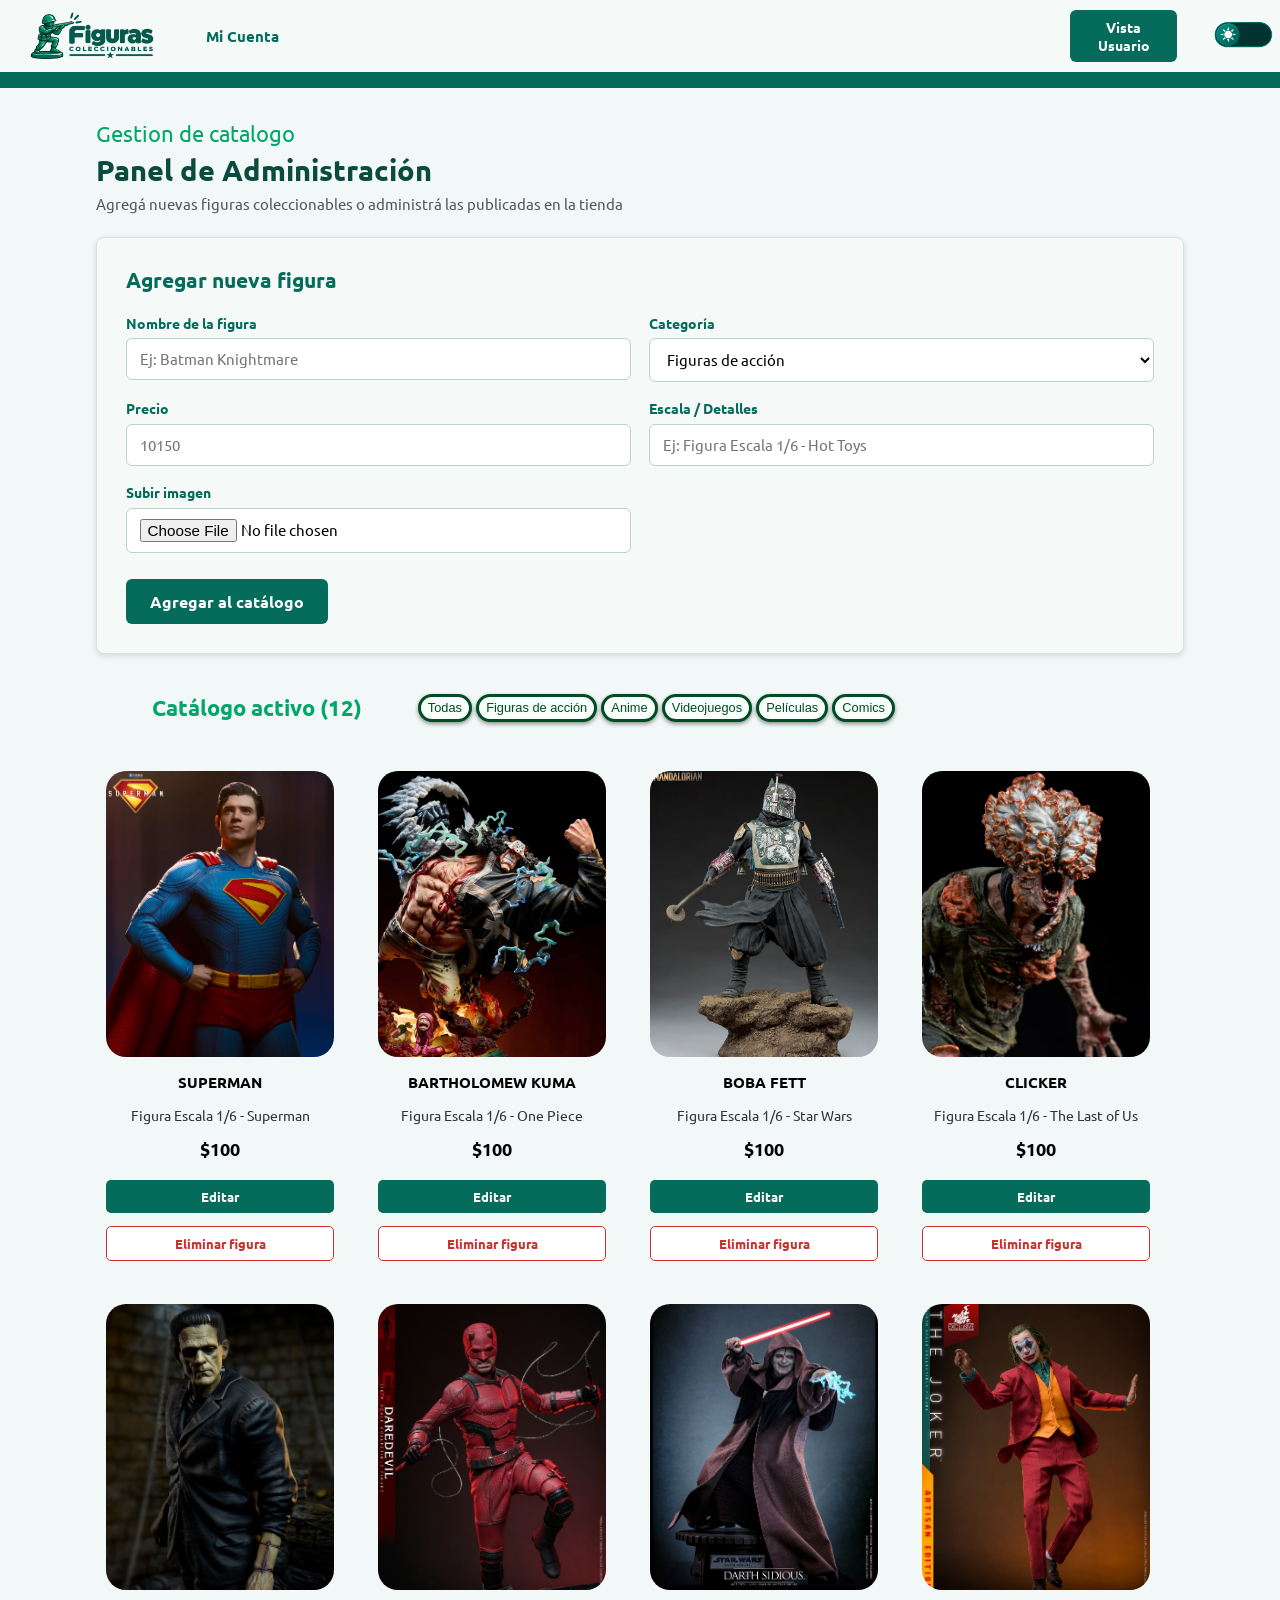
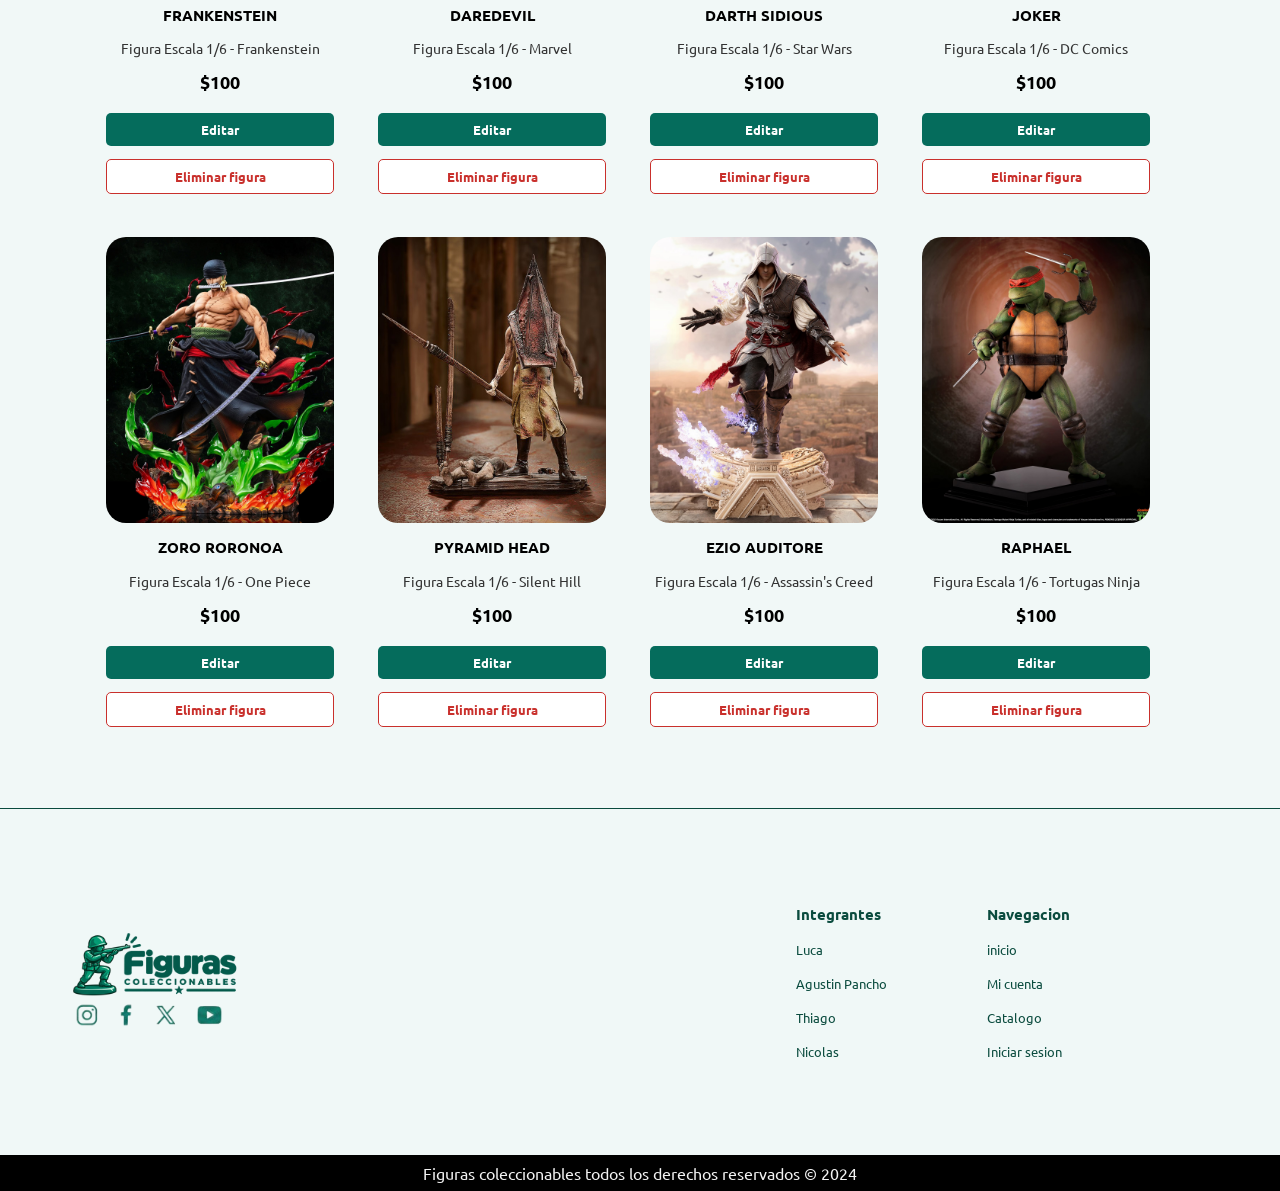
==== commit f8c1785e: "modo oscuro admin" ====
--- a/admin.html
+++ b/admin.html
@@ -7,36 +7,40 @@
     <link rel="preconnect" href="https://fonts.googleapis.com">
     <link rel="preconnect" href="https://fonts.gstatic.com" crossorigin>
     <link href="https://fonts.googleapis.com/css2?family=Ubuntu:ital,wght@0,300;0,400;0,500;0,700;1,300;1,400;1,500;1,700&display=swap" rel="stylesheet">
-    <link rel="stylesheet" href="css/main.css">
+    <link rel="stylesheet" href="css/styles.css">
     <link rel="stylesheet" href="css/admin.css">
 </head>
 <body>
-    <header id="cabecera" class="cabecera">
+<header class="cabecera">
 
         <div class="logo">
-            <a class="logo-link" href="main.html">
-                <img class="log-imagen" src="imagenes/logoMain.png" alt="Logo">
-            </a>
+          <a class="logo-link" href="main.html">
+            <img class="log-imagen" src="imagenes/logoMain.png" alt="Logo">
+          </a>
         </div>
 
-        <div class="navegacion">
-            <a href="miCuenta.html" class="enlace">
-                <h6 class="sub-navegacion">Mi Cuenta</h6>
-            </a>
+
+
+          <a href="miCuenta.html" class="enlace">
+            <h6 class="sub-navegacion">Mi Cuenta</h6>
+          </a>
+          <div class="divisor"></div>
+            <button type="button" id="btn-cambiar-vista" class="btn-vista">Vista Usuario</button>   
+
+          
+        <button class="modo-oscuro-boton">
+          <img src="imagenes/modo-dia.png" alt="modo" class="imagen-modo">
+        </button>
         </div>
 
-        <div class="favoritos-carrito">
-            <button type="button" id="btn-cambiar-vista" class="btn-vista">Vista Usuario</button>   
-            <button class="modo-oscuro-boton" id="oscuro">
-                <img src="imagenes/modo-dia.png" alt="modo" class="imagen-modo">
-            </button>
-        </div>
-    </header>
+  </header>
+  <div class="final-encabezado"></div>
     <div class="final-encabezado"></div>
 
     <main class="contenedor-admin">
         <section class="encabezado-panel">
             <div>
+                <p class="texto-verde">Gestion de catalogo</p>
                 <h1>Panel de Administración</h1>
                 <p class="subtitulo-panel">Agregá nuevas figuras coleccionables o administrá las publicadas en la tienda</p>
             </div>
@@ -138,7 +142,8 @@
     </div>
     <script src="js/datos.js"></script>
     <script src="js/admin.js"></script>
-    
+    <script src="js/modoOscuro.js"></script>
+
 </body>
 
 </html>
--- a/css/styles.css
+++ b/css/styles.css
@@ -0,0 +1,891 @@
+* {
+    margin: 0px;
+
+}
+
+body {
+    font-family: Ubuntu, Helvetica, sans-serif;
+    background: hsl(165, 36%, 96%);
+    display: flex;
+    flex-direction: column;
+    min-height: 100vh;
+}
+
+/*  Textos  */
+.titulo{
+    color: #056C5C;
+}
+.subtitulo{
+    color: #056C5C;
+}
+
+/*Header*/
+.cabecera {
+    background-color: #f5faf9;
+    display: flex;
+    align-items: center;
+    justify-content: flex-start;
+    box-shadow: 0 2px 4px rgba(0, 0, 0, 0.1);
+    height: 8vh;
+
+}
+
+.cabecera .font {
+    color: #f5faf9;
+    font-size: 1.5vw;
+    font-weight: bold;
+}
+
+.logo {
+    display: flex;
+    justify-content: flex-start;
+}
+
+.log-imagen {
+    width: auto;
+    height: 3.5rem;
+    max-height: 100%;
+    object-fit: contain;
+    display: block;
+    padding-left: 1.5rem;
+
+}
+
+.navegacion {
+    display: flex;
+    justify-content: space-between;
+    align-items: center;
+    gap: 1rem;
+    padding-left:70px;
+    height: 10vh;
+    width: 20vw;
+}
+
+.enlace {
+    text-decoration: none;
+    color: inherit;
+    width: 200px;
+    text-align: center;
+}
+
+.sub-navegacion {
+    font-size: 1.2vw;
+    color: #056C5C;
+    cursor: pointer;
+}
+
+.sub-navegacion:hover {
+    color: #03A66A;
+    border-bottom: 2px solid #03A66A;
+}
+
+.buscador {
+    position: relative;
+    display: flex;
+    align-items: center;
+    width: 100%;
+    max-width: 27rem;
+    padding-left: 13%;
+}
+
+.buscador-input {
+    width: 100%;
+    padding: 0.6rem 2.5rem 0.6rem 0.5rem;
+    font-size: 0.9rem;
+    border-radius: 15px;
+    border: 1px solid #ccc;
+    outline: none;
+    background-color: #ffffff;
+}
+
+.buscador-boton {
+    position: absolute;
+    right: 0.8rem;
+    top: 50%;
+    transform: translateY(-50%);
+    background-color: transparent;
+    border: none;
+    padding: 0;
+    cursor: pointer;
+    display: flex;
+    align-items: center;
+    justify-content: center;
+}
+
+.buscador-icono {
+    width: 1.5rem;
+    height: 1.5rem;
+    stroke: #014d23;
+}
+
+.favoritos-carrito {
+    display: flex;
+    align-items: center;
+    height: 100%;
+    margin-left: 20%;
+}
+
+.carrito-imagen {
+    margin-bottom: 5px;
+    height: 3vh;
+    width: 2vw;
+    cursor: pointer;
+}
+
+.carrito-imagen:hover {
+    transform: scale(1.1);
+    transition: transform 0.3s ease;
+}
+
+
+.favoritos {
+    width: 2vw;
+    height: 2.8vh;
+    cursor: pointer;
+}
+
+.favoritos:hover {
+    transform: scale(1.1);
+    transition: transform 0.3s ease;
+}
+
+.modo-oscuro-boton{
+    margin-left: 30px ;
+    width: 85px;
+    background:none;
+    border: none;
+}
+.imagen-modo{
+    width: 100%;
+}
+.final-encabezado {
+    background-color: #056C5C;
+    width: 100%;
+    height: 8px;
+
+}
+
+
+
+
+/*-------------------------------------Header---------------------------------------*/
+/*-------------------------------------BANER----------------------------------------*/
+
+
+.banner {
+    width: 100%;
+    height: auto;
+    object-fit: cover;
+    max-height: 100%;
+    max-width: 100%;
+    position: relative;
+
+}
+
+.texto-banner {
+    color: #f5faf9;
+    position: absolute;
+    font-size: 2cqw;
+    top: 18%;
+    left: 10%;
+}
+
+.texto-banner h2 {
+
+    margin-bottom: 1rem;
+}
+
+.texto-verde {
+
+    font-size: 1.7vw;
+    color: #03A66A;
+}
+
+.texto-blanco {
+    color: #f5faf9;
+    font-size: 1.5vw;
+}
+
+
+
+
+
+/*-------------------------------------BANER----------------------------------------*/
+
+.categorias {
+    display: flex;
+    flex-direction: row;
+    flex-wrap: nowrap;
+    align-content: center;
+    justify-content: space-evenly;
+    align-items: center;
+    margin-top: 2%;
+}
+
+.sub_categorias {
+    width: 55.5vw;
+}
+
+.boton-categoria {
+    background-color: #f7fefc;
+    color: #014d23;
+    border: none;
+    border-radius: 15px;
+    padding: 0.5% 1%;
+    font-size: 1vw;
+    cursor: pointer;
+    border-style: solid;
+    box-shadow: 0 2px 4px rgb(0 0 0 / 42%);
+}
+
+
+/*-------------------------------Parte de las figuras--------------------------------*/
+.cajas {
+    border-radius: 5px;
+    box-shadow: 0 2px 4px rgba(0, 0, 0, 0.1);
+    box-sizing: border-box;
+    padding: 1%;
+    display: flex;
+    flex-direction: column;
+    flex-wrap: nowrap;
+    width: 15vw;
+    margin-bottom: 2%;
+}
+
+.colecciones {
+    display: flex;
+    flex-wrap: wrap;
+    justify-content: space-around;
+    padding-top: 1%;
+    max-width: 100%;
+    height: auto;
+    margin-left: auto;
+    margin-right: auto;
+    width: 65vw;
+    box-shadow: 0 2px 4px rgb(0 0 0 / 42%);
+    border-radius: 7px;
+    margin-top: 4vh;
+    padding: 3vw;
+    margin-bottom: 5%;
+}
+
+.figura {
+    width: 100%;
+    position: relative;
+
+}
+
+.descripcion {
+    text-size-adjust: calc(50%);
+    text-decoration: none;
+    color: inherit;
+    font-size: 1.2vw;
+}
+
+.precio {
+    font-weight: bold;
+    color: #111111;
+    font-size: 1.5vw;
+}
+
+.carrito-boton {
+    width: 14%;
+}
+
+
+.agregar-al-carrito {
+    max-width: 100%;
+
+    margin-top: 5px;
+    text-align: center;
+    display: flex;
+    justify-content: center;
+    align-items: stretch;
+    padding-top: 7px;
+
+}
+
+.agregar-al-carrito button {
+    display: flex;
+    justify-content: center;
+    align-items: center;
+    height: 3.5vh;
+    width: 100%;
+    font-size: 1vw;
+    color: white;
+    background-color: #056C5C;
+    border-radius: 5px;
+    border: none;
+}
+
+.agregar-al-carrito button:hover {
+    background-color: #045a4b;
+    box-shadow: 0 4px 8px rgba(0, 0, 0, 0.2);
+}
+
+.btn {
+    cursor: pointer;
+
+}
+
+.cuerpo {
+    display: flex;
+    flex-direction: row-reverse;
+    align-items: center;
+
+}
+
+.colecciones_izquierda {
+    border: 1px solid #0A4B3E;
+    width: 20%;
+}
+
+.cajas a {
+    position: relative;
+    display: inline-block;
+}
+
+.figura {
+    display: block;
+}
+
+.figura-corazon {
+    position: absolute;
+    top: 0;
+    left: 0;
+    width: 2.5vw;
+}
+
+
+
+
+
+/*footer*/
+
+
+.footer {
+    display: flex;
+    justify-content: end;
+    margin-top: auto;
+    background-color: #f0f8f7;
+
+    border-top: 1px solid #0A4B3E;
+    justify-content: space-between;
+    align-items: center;
+    padding: 2rem 5vw;
+}
+
+.footer-contenido {
+    display: flex;
+    margin-right: 10vw;
+    margin-bottom: 5vh;
+    margin-top: 5vh;
+    gap: 5vw;
+}
+
+.texto_del_footer {
+    color: #0A4B3E;
+    font-size: 1vw;
+    margin: 2vh
+}
+
+.redes_sociales {
+    width: 180px;
+    height: auto;
+
+
+}
+.footer-logo {
+    display: flex;
+    flex-direction: column;
+    align-items: center;
+    justify-content: center;
+    flex-shrink: 0;
+}
+
+.logo-footer {
+    width: 180px;
+    height: auto;
+    object-fit: contain;
+}
+
+
+.Derechos {
+    display: flex;
+    justify-content: center;
+    align-items: center;
+    height: 4vh;
+    color: #F2F2F2;
+    background-color: #000;
+}
+
+/*-----------------Estilo de tablet------------------*/
+@media (width <=768px) {
+    body {
+        background-color: rgb(246, 252, 253);
+    }
+
+    .log-imagen {
+        width: 21vw;
+        height: 10vh;
+    }
+
+    .navegacion {
+        width: 27vw;
+    }
+
+    .sub-navegacion {
+        font-size: 2.1vw;
+    }
+
+    .favoritos {
+        width: 4vw;
+    }
+
+    .carrito-imagen {
+        height: 3vh;
+        width: 4vw;
+        cursor: pointer;
+    }
+
+    .boton-categoria {
+        font-size: 2.5vw;
+    }
+
+    .texto-verde {
+        font-size: 3.5vw;
+    }
+
+    .colecciones {
+        width: 90vw;
+    }
+
+    .cajas {
+        width: 40vw;
+    }
+
+    .descripcion {
+        font-size: 5vw;
+    }
+
+    .precio {
+        font-size: 5vw;
+    }
+
+    .texto_del_footer {
+        font-size: 2.1vw;
+    }
+
+    .footer {
+        flex-wrap: wrap
+    }
+
+    .logo-footer {
+        width: 23vw;
+    }
+
+    .btn-text {
+        font-size: 2.1vw;
+    }
+
+    .carrito-boton {
+        width: 10%;
+    }
+
+    .figura-corazon {
+        position: absolute;
+        top: 0;
+        left: 0;
+        width: 5vw;
+    }
+
+}
+
+/*-----------------Estilo de tablet------------------*/
+/*-----------------Estilo de celular-----------------*/
+
+@media (width <=391px) {
+
+    .texto-banner {
+        position: absolute;
+        top: 12%;
+        left: 2%;
+    }
+
+    .sub-navegacion {
+        font-size: 0vw;
+    }
+
+    .log-imagen {
+        width: 43vw;
+        height: 10vh;
+    }
+
+    .carrito-imagen {
+        height: 0vh;
+        width: 0vw;
+    }
+
+    .favoritos {
+        width: 0vw;
+    }
+
+
+    .colecciones {
+        width: 90vw;
+        gap: 1vh;
+    }
+
+    .cajas {
+        width: 41vw;
+    }
+
+    .descripcion {
+        font-size: 8vw;
+    }
+
+    .precio {
+        font-size: 8vw;
+    }
+
+    .agregar-al-carrito button {
+        height: 2.5vh;
+        width: 60%;
+        justify-content: flex-start
+    }
+
+    .footer-logo {
+        margin-right: 0vw;
+    }
+
+    .logo-footer {
+        width: 40vw;
+    }
+
+    .redes_sociales {
+        width: 32%;
+    }
+
+
+
+}
+
+
+
+
+
+/*---------------------Estilo de celular-----------------*/
+
+
+/*-----------------Estilo de tablet------------------*/
+@media (width <=768px) {
+    body {
+        background-color: rgb(246, 252, 253);
+    }
+
+    .log-imagen {
+        width: 21vw;
+        height: 10vh;
+    }
+
+    .navegacion {
+        width: 27vw;
+    }
+
+    .sub-navegacion {
+        font-size: 2.1vw;
+    }
+
+    .favoritos {
+        width: 4vw;
+    }
+
+    .carrito-imagen {
+        height: 3vh;
+        width: 4vw;
+        cursor: pointer;
+    }
+
+    .boton-categoria {
+        font-size: 2.5vw;
+    }
+
+    .texto-verde {
+        font-size: 3.5vw;
+    }
+
+    .colecciones {
+        width: 90vw;
+    }
+
+    .cajas {
+        width: 40vw;
+    }
+
+    .descripcion {
+        font-size: 5vw;
+    }
+
+    .precio {
+        font-size: 5vw;
+    }
+
+    .texto_del_footer {
+        font-size: 2.1vw;
+    }
+
+    .footer {
+        flex-wrap: wrap
+    }
+
+    .logo-footer {
+        width: 23vw;
+    }
+
+}
+
+/*-----------------Estilo de tablet------------------*/
+/*-----------------Estilo de celular-----------------*/
+
+@media (width <=391px) {
+
+    .texto-banner {
+        position: absolute;
+        top: 12%;
+        left: 2%;
+    }
+
+    .sub-navegacion {
+        font-size: 0vw;
+    }
+
+    .log-imagen {
+        width: 43vw;
+        height: 10vh;
+    }
+
+    .carrito-imagen {
+        height: 0vh;
+        width: 0vw;
+    }
+
+    .favoritos {
+        width: 0vw;
+    }
+
+
+    .colecciones {
+        gap: 3vh;
+    }
+
+    .cajas {
+        width: 80vw;
+    }
+
+    .descripcion {
+        font-size: 16vw;
+    }
+
+    .precio {
+        font-size: 16vw;
+    }
+
+    .footer-logo {
+        margin-right: 0vw;
+    }
+
+    .logo-footer {
+        width: 40vw;
+    }
+}
+
+.cajas-con-sombras {
+    background-color: #F2F2F2;
+
+    padding: 20px;
+    position: relative;
+    border-radius: 10px;
+    box-shadow: 0 0 10px #777;
+    width: 90%;
+
+}
+
+
+/*      Tarjeta producto    */
+
+.tarjeta-producto {
+    background-color: #F2F2F2;
+    margin: 22px;
+    padding: 20px;
+    position: relative;
+    border-radius: 10px;
+    box-shadow: 0 0 10px #777;
+    width: 85%;
+    height: 150px;
+    display: flex;
+    flex-direction: row;
+}
+
+/*Primera columna*/
+.imagen-producto {
+    width: 150px;
+    height: 100%;
+}
+
+/*segunda columna*/
+.caja-descripcion {
+    display: flex;
+    flex-direction: column;
+    margin-left: 20px;
+    margin-top: 10px;
+}
+
+
+.descripcion-principal {
+    width: 100%;
+    font-weight: bold;
+    color: #056C5C;
+}
+.descripcion-extra{
+    font-size: 14px;
+    padding-top:6px ;
+}
+
+/*ultima columna de caja*/
+.caja-final {
+    display: flex;
+    flex-direction: column;
+    align-items: end;
+    margin-left: auto;
+}
+
+.eliminar {
+    width: 170px;
+    height: 36px;
+    margin-top: 5px;
+    border: 2px solid #000;
+    border-radius: 5px;
+}
+.eliminar:hover{
+    background-color: #E1F2EE;
+}
+
+.eliminar-img {
+    display: inline;
+    width: 10px;
+}
+
+.agregar-carrito {
+    width: 170px;
+    height: 36px;
+    font-weight: bold;
+    background-color: #056C5C;
+    color: #fff;
+    border: none;
+    border-radius: 5px;
+}
+
+.agregar-carrito:hover {
+    background-color: #045549;
+}
+
+.precio-tarjeta {
+    font-size: 24px;
+    font-weight: bold;
+    margin: 12px 0;
+    color: #056C5C;
+}
+/*FIN TARJETAS*/
+
+/*      MODO OSCURO GENERAL     */
+/* ================= MODO OSCURO ================= */
+/*BODY*/
+.body-oscuro{
+background-color: #121212;
+color: #fff;
+}
+/* Header */
+.cabecera-oscuro {
+    background-color: #1e1e1e;
+    box-shadow: 0 2px 4px rgba(0, 0, 0, 0.6);
+}
+
+.buscador-input-oscuro {
+    background-color: #2a2a2a;
+    border: 1px solid #444;
+    color: #fff;
+}
+
+/* Menú lateral */
+.campo-nav-oscuro {
+    background-color: #1e1e1e;
+}
+
+.secciones-oscuro {
+    background-color: #1e1e1e;
+}
+
+.seleccion-oscuro {
+    background-color: #2a2a2a;
+}
+
+.secciones-oscuro:hover,
+.seleccion-oscuro:hover {
+    background-color: #0A4B3E;
+}
+
+.enlaces-nav-oscuro {
+    color: #fff;
+}
+
+.separador-oscuro {
+    background-color: #555;
+}
+
+/* Fondo de las secciones */
+.mi-cuenta-oscuro,
+.interfaz-favoritos-oscuro {
+    background-color: #121212;
+}
+
+
+/* Tarjetas */
+.tarjeta-oscuro {
+    background-color: #1e1e1e;
+    box-shadow: 0 0 10px #000;
+    color: #fff;
+}
+.eliminar-oscuro {
+    background-color: transparent;
+    color: #fff;
+    border: 2px solid #056C5C;
+}
+.eliminar-oscuro:hover{
+    background-color: #0A4B3E;
+}
+
+
+
+/* Footer */
+.footer-oscuro {
+    background-color: #1e1e1e;
+    border-top: 1px solid #4fd1b5;
+}
+
+.texto-footer-oscuro {
+    color: #4fd1b5;
+}
+    /* Tarjetas */
+.tarjeta-producto-oscuro {
+    background-color: #1e1e1e;
+    box-shadow: 0 0 10px #000;
+    color: #fff;
+}
+.eliminar-oscuro {
+    background-color: transparent;
+    color: #fff;
+    border: 2px solid #056C5C;
+}
+.eliminar-oscuro:hover{
+    background-color: #0A4B3E;
+}
--- a/css/admin.css
+++ b/css/admin.css
@@ -7,7 +7,9 @@
     width: 100%;
     height: 8px;
 }
-
+.divisor{
+    width: 70%;
+}
 .contenedor-admin {
     max-width: 85vw;
     margin: 2rem auto;
@@ -58,7 +60,8 @@
 .campo-form label {
     font-size: 0.9rem;
     font-weight: 500;
-    color: #0A4B3E;
+    color: #056C5C;
+    font-weight: bold;
 }
 
 .campo-form input,
@@ -208,51 +211,6 @@
     background-color: #045a4b;
 }
 
-/* Modo oscuro - Panel Administrador */
-body.body-oscuro .encabezado-panel h1,
-body.body-oscuro .tarjeta-alta h2 {
-    color: #ffffff;
-}
-
-body.body-oscuro .subtitulo-panel {
-    color: #cccccc;
-}
-
-body.body-oscuro .tarjeta-alta {
-    background-color: #1e1e1e;
-    border-color: #333333;
-}
-
-body.body-oscuro .campo-form label {
-    color: #e0e0e0;
-}
-
-body.body-oscuro .campo-form input,
-body.body-oscuro .campo-form select {
-    background-color: #2a2a2a;
-    color: #ffffff;
-    border-color: #444444;
-}
-
-body.body-oscuro .tarjetas {
-    background-color: #1e1e1e;
-    border-color: #333333;
-}
-
-body.body-oscuro .tarjetas .titulo-figura, 
-body.body-oscuro .tarjetas h3 {
-    color: #ffffff;
-}
-
-body.body-oscuro .tarjetas p {
-    color: #cccccc;
-}
-
-body.body-oscuro .Derechos {
-    background-color: #141414;
-    color: #cccccc;
-}
-
 @media (max-width: 768px) {
     .productos {
         flex-direction: column;
@@ -263,4 +221,32 @@
         width: 100%;
         max-width: 22rem;
     }
+}
+
+/*  MODO OSCURO */
+.tarjeta-alta-oscuro{
+    background-color: #1e1e1e;
+    border-color: #056C5C;
+}
+.campo-form-oscuro input{
+    background-color: #1e1e1e;
+    color: #b8d4ce;
+}
+.campo-form-oscuro select{
+    background-color: #1e1e1e;
+    color: #b8d4ce;
+}
+.campo-form-oscuro input[type="file"]::file-selector-button{
+    background-color: #1e1e1e;
+    color: #b8d4ce;
+    border: none;
+    border: solid 2px #056C5C;
+}
+.boton-categoria-oscuro{
+    background-color:#1e1e1e ;
+    color: #fff;
+    border-color: #056C5C;
+}
+.btn-eliminar-item-oscuro{
+    background-color:#1e1e1e ;
 }
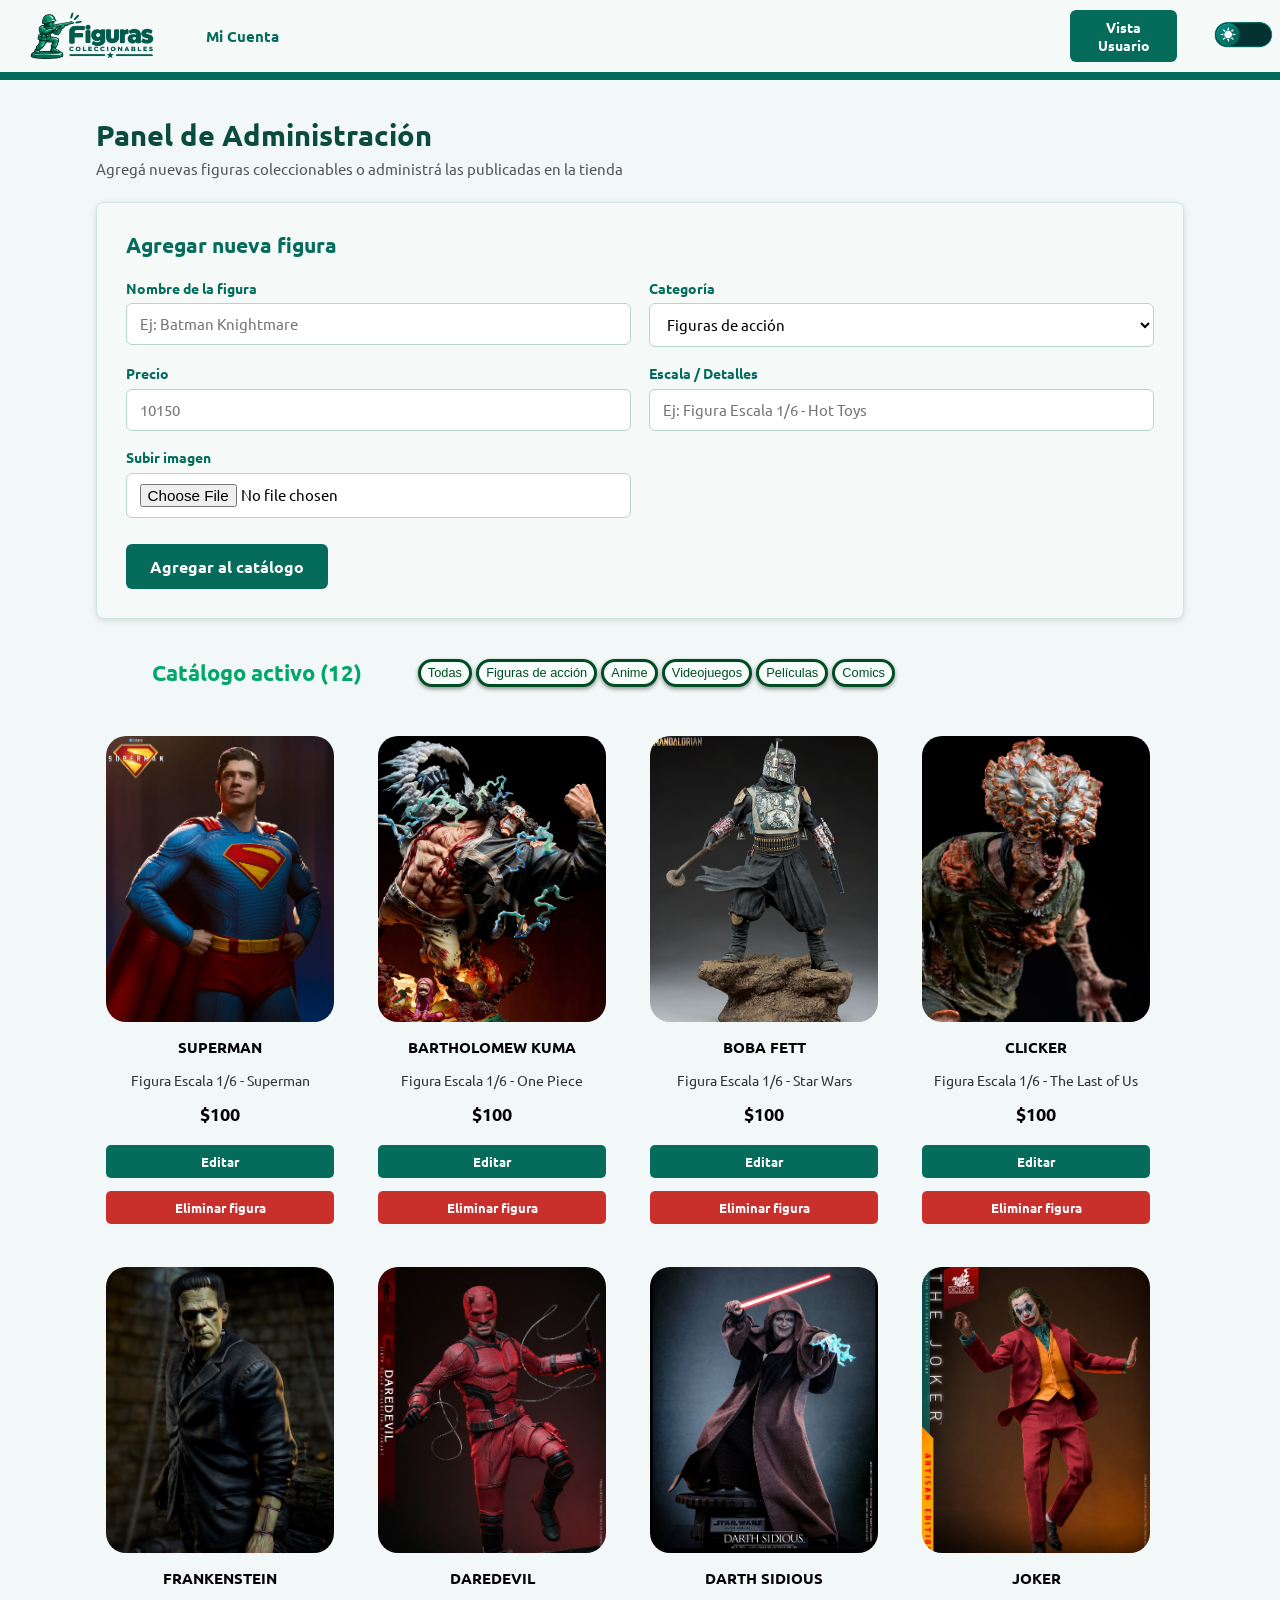
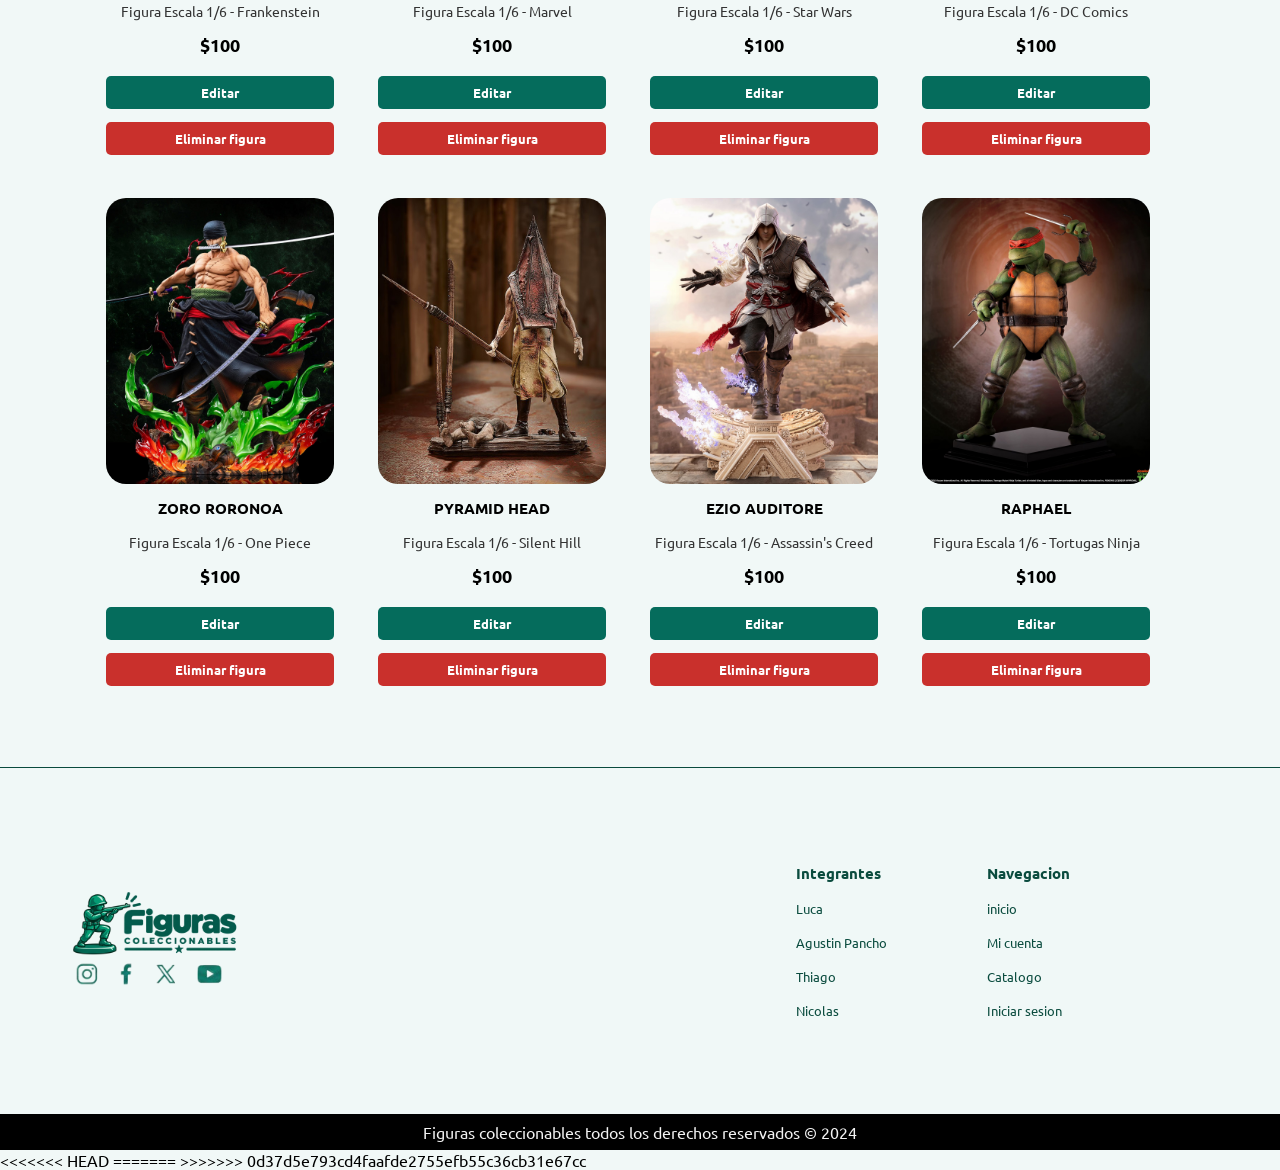
==== commit 1d09db60: "Merge branch 'main' of https://github.com/luca4923/Catalogo_Coleccionables" ====
--- a/admin.html
+++ b/admin.html
@@ -26,21 +26,17 @@
           </a>
           <div class="divisor"></div>
             <button type="button" id="btn-cambiar-vista" class="btn-vista">Vista Usuario</button>   
-
-          
-        <button class="modo-oscuro-boton">
-          <img src="imagenes/modo-dia.png" alt="modo" class="imagen-modo">
-        </button>
+            <button class="modo-oscuro-boton" id="oscuro">
+                <img src="imagenes/modo-dia.png" alt="modo" class="imagen-modo">
+            </button>
         </div>
 
   </header>
-  <div class="final-encabezado"></div>
     <div class="final-encabezado"></div>
 
     <main class="contenedor-admin">
         <section class="encabezado-panel">
             <div>
-                <p class="texto-verde">Gestion de catalogo</p>
                 <h1>Panel de Administración</h1>
                 <p class="subtitulo-panel">Agregá nuevas figuras coleccionables o administrá las publicadas en la tienda</p>
             </div>
@@ -142,8 +138,12 @@
     </div>
     <script src="js/datos.js"></script>
     <script src="js/admin.js"></script>
+<<<<<<< HEAD
     <script src="js/modoOscuro.js"></script>
 
+=======
+    
+>>>>>>> 0d37d5e793cd4faafde2755efb55c36cb31e67cc
 </body>
 
 </html>
--- a/css/admin.css
+++ b/css/admin.css
@@ -175,9 +175,9 @@
     margin-top: 0.2rem;
     width: 100%;
     padding: 0.5rem;
-    background-color: #ffffff;
-    color: #c9302c;
-    border: 1px solid #c9302c;
+    background-color: #c9302c;
+    color: #ffffff;
+    border: none;
     border-radius: 5px;
     font-family: inherit;
     font-weight: bold;
@@ -185,8 +185,7 @@
 }
 
 .btn-eliminar-item:hover {
-    background-color: #c9302c;
-    color: #ffffff;
+    background-color: #a82420;
 }
 
 .favoritos-carrito {
@@ -209,6 +208,56 @@
 
 .btn-vista:hover {
     background-color: #045a4b;
+}
+
+/* Modo oscuro - Panel Administrador */
+body.body-oscuro .encabezado-panel h1,
+body.body-oscuro .tarjeta-alta h2 {
+    color: #ffffff;
+}
+
+body.body-oscuro .subtitulo-panel {
+    color: #cccccc;
+}
+
+body.body-oscuro .tarjeta-alta {
+    background-color: #1e1e1e;
+    border-color: #333333;
+}
+
+body.body-oscuro .campo-form label {
+    color: #e0e0e0;
+}
+
+body.body-oscuro .campo-form input,
+body.body-oscuro .campo-form select {
+    background-color: #2a2a2a;
+    color: #ffffff;
+    border-color: #444444;
+}
+
+body.body-oscuro .tarjetas {
+    background-color: #1e1e1e;
+    border-color: #333333;
+}
+
+body.body-oscuro .tarjetas .titulo-figura, 
+body.body-oscuro .tarjetas h3 {
+    color: #ffffff;
+}
+
+body.body-oscuro .tarjetas p {
+    color: #cccccc;
+}
+
+body.body-oscuro .Derechos {
+    background-color: #141414;
+    color: #cccccc;
+}
+
+body.body-oscuro .boton-categoria {
+    background-color: #1e1e1e;
+    color: #056C5C;
 }
 
 @media (max-width: 768px) {
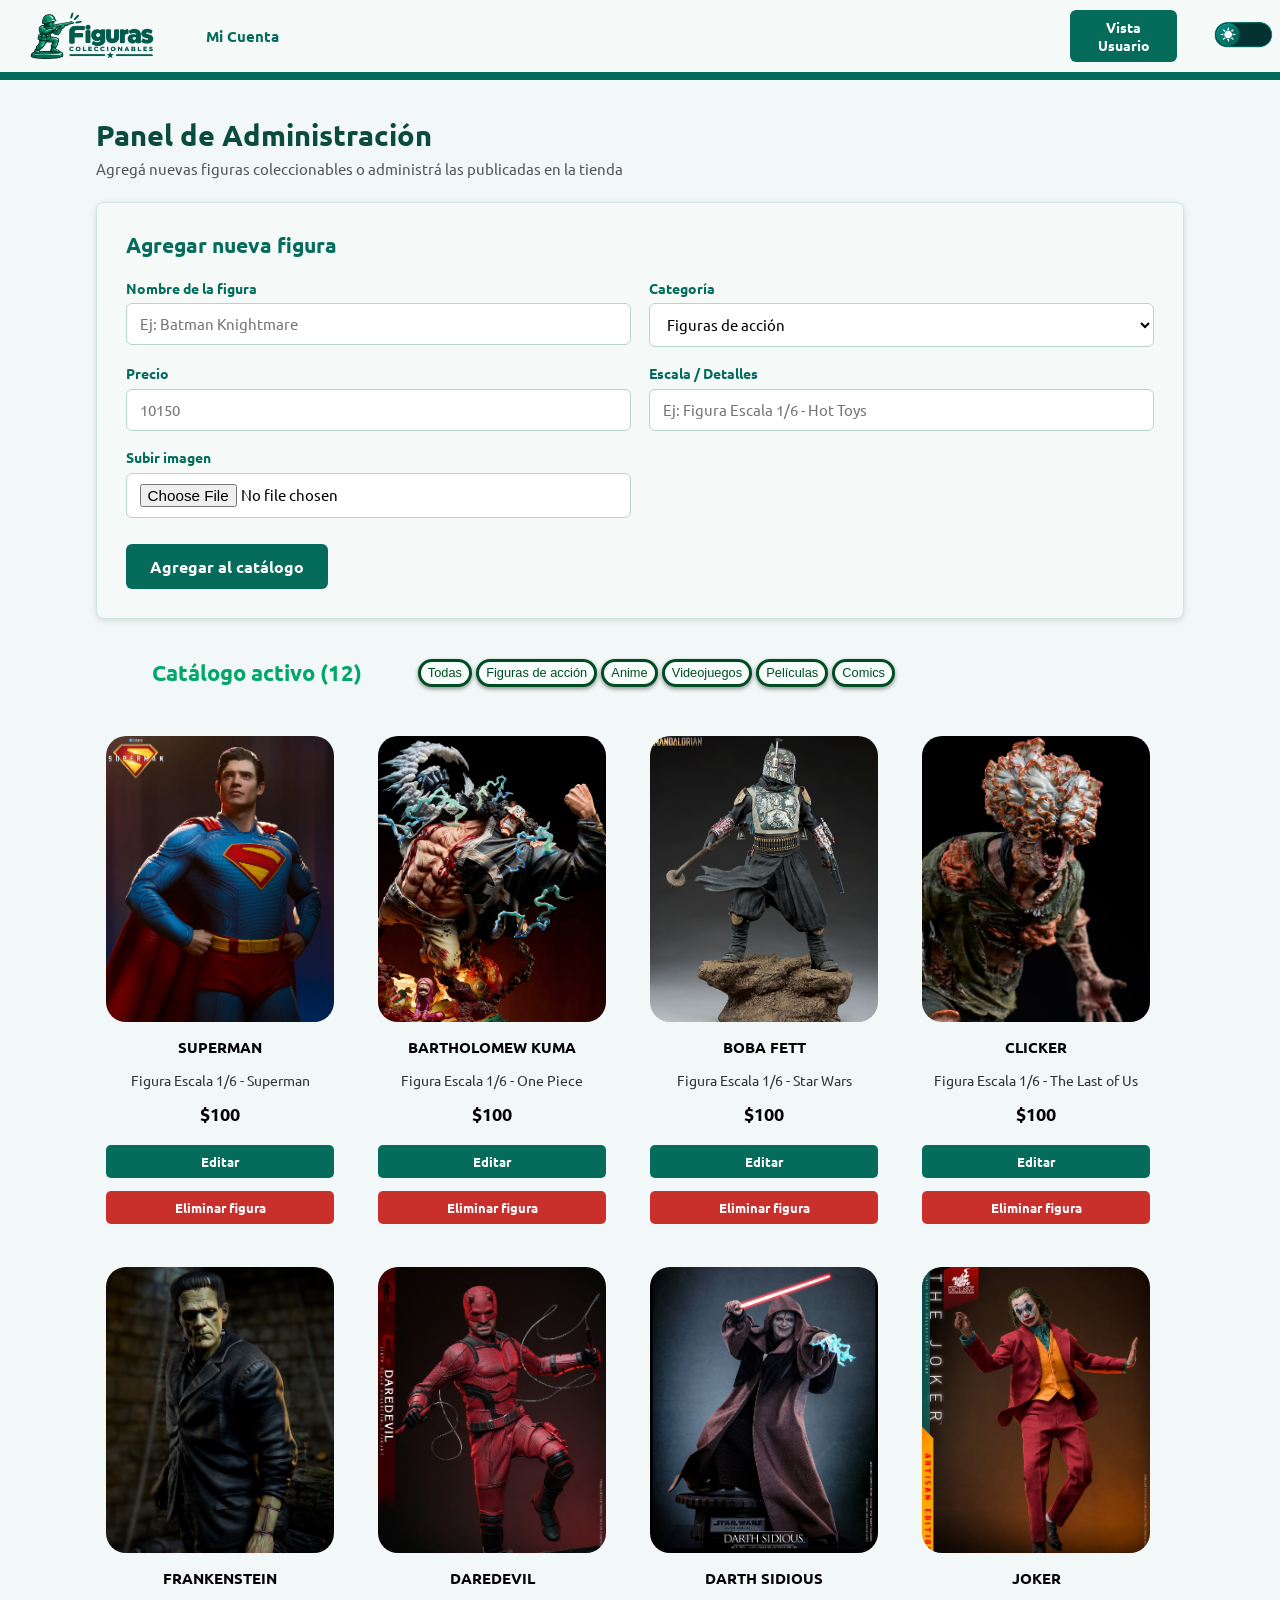
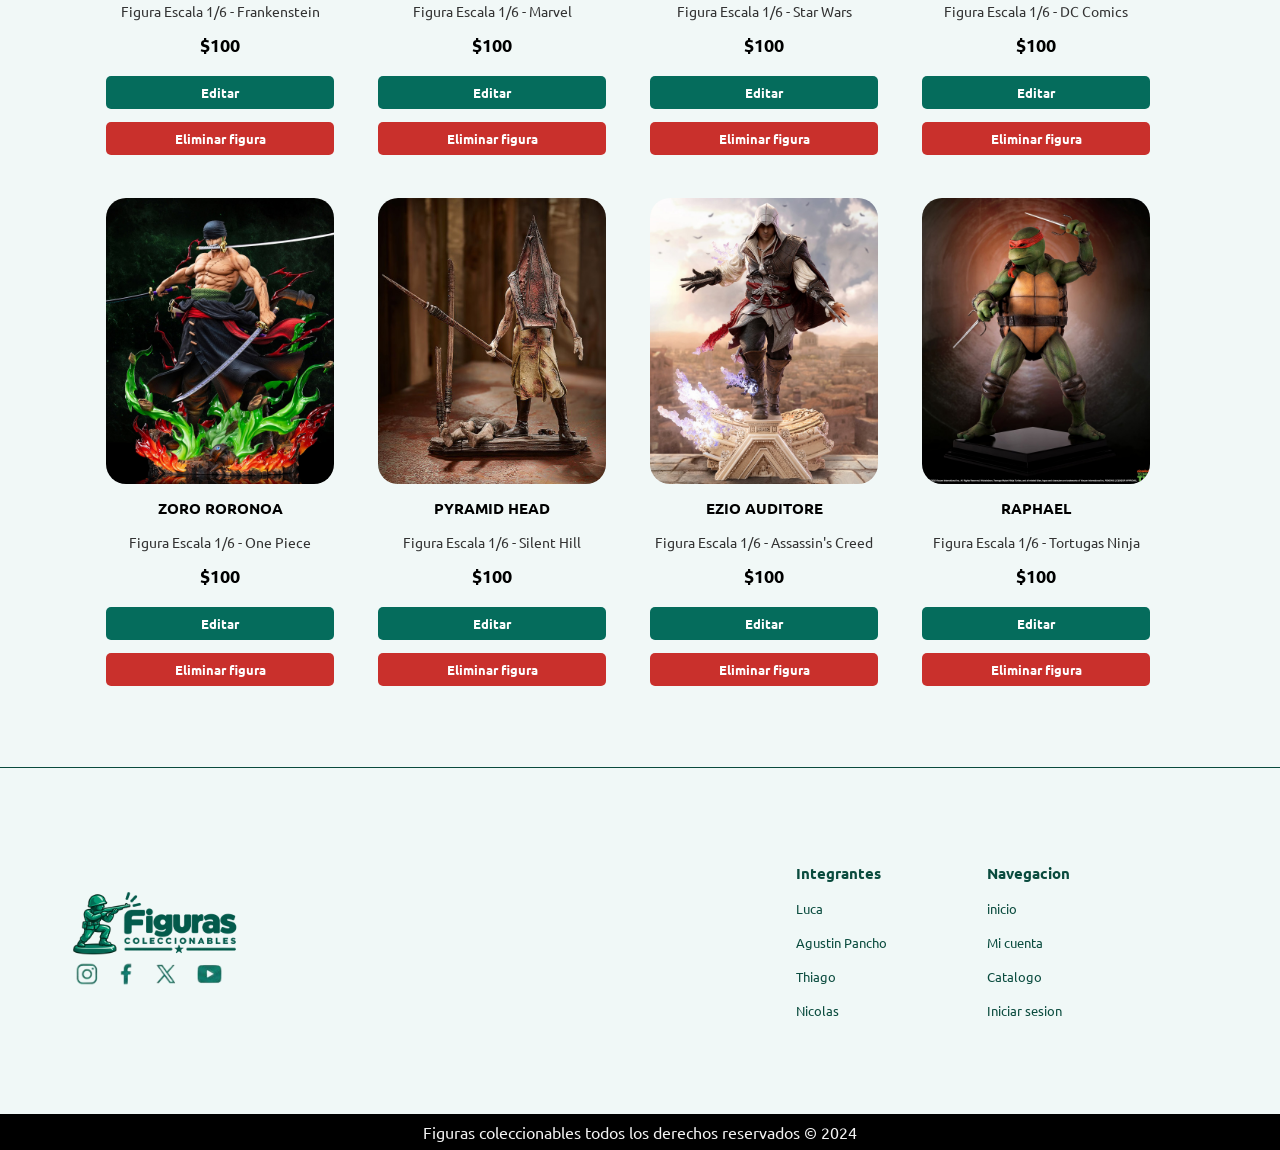
==== commit b598123f: "modo oscuro arreglado" ====
--- a/admin.html
+++ b/admin.html
@@ -138,12 +138,8 @@
     </div>
     <script src="js/datos.js"></script>
     <script src="js/admin.js"></script>
-<<<<<<< HEAD
     <script src="js/modoOscuro.js"></script>
 
-=======
-    
->>>>>>> 0d37d5e793cd4faafde2755efb55c36cb31e67cc
 </body>
 
 </html>
